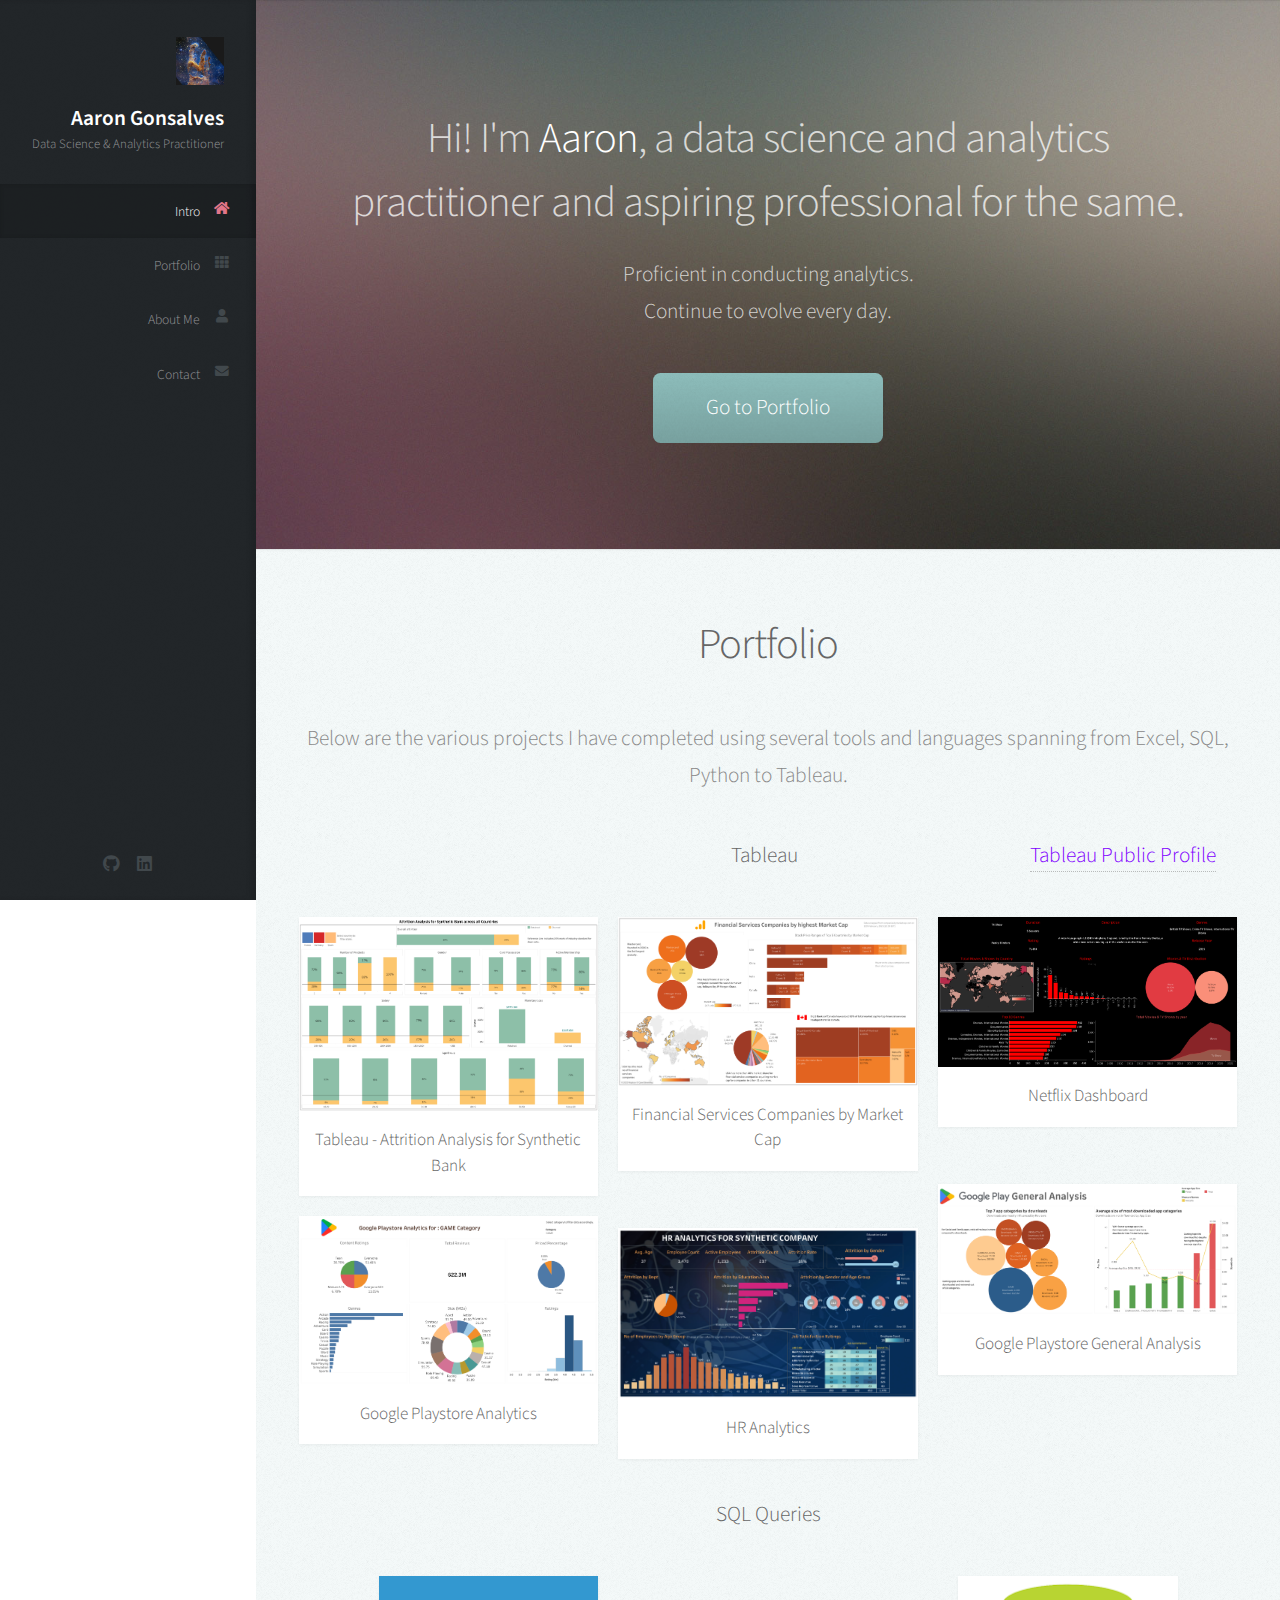
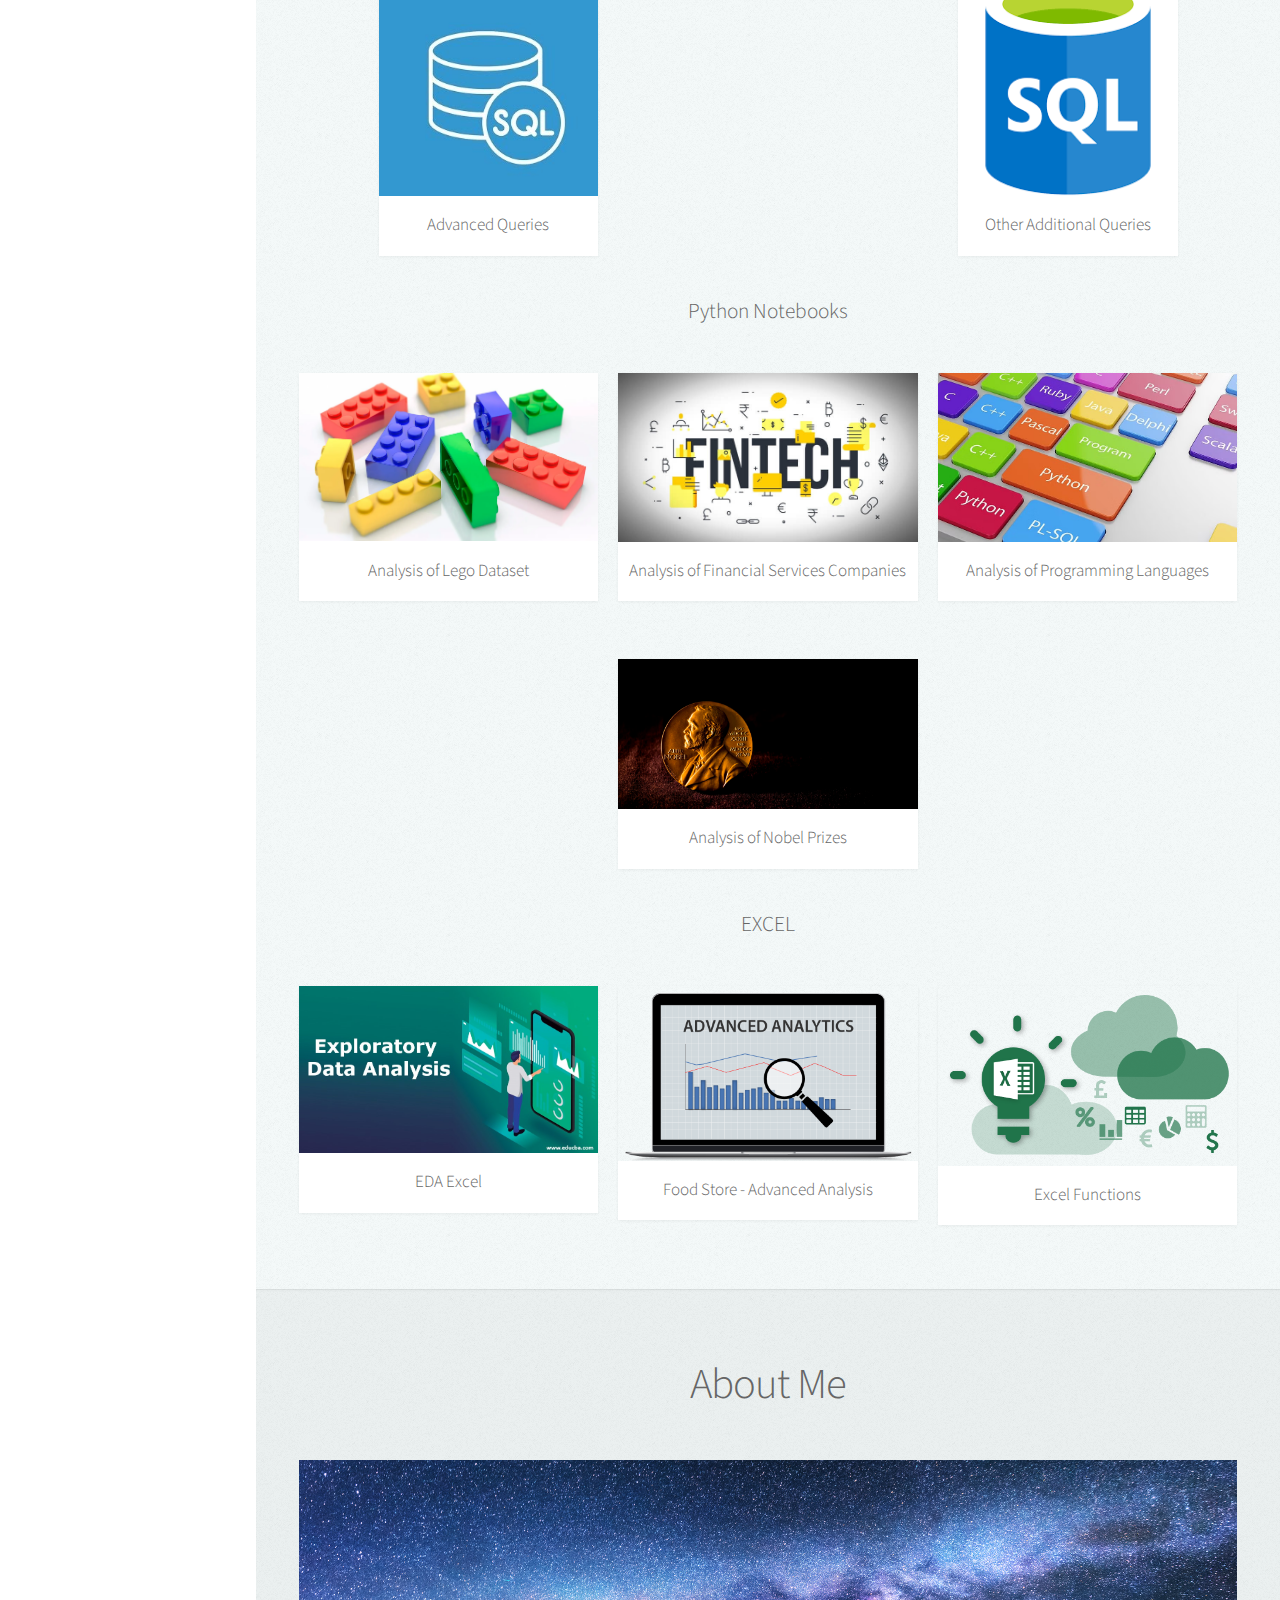
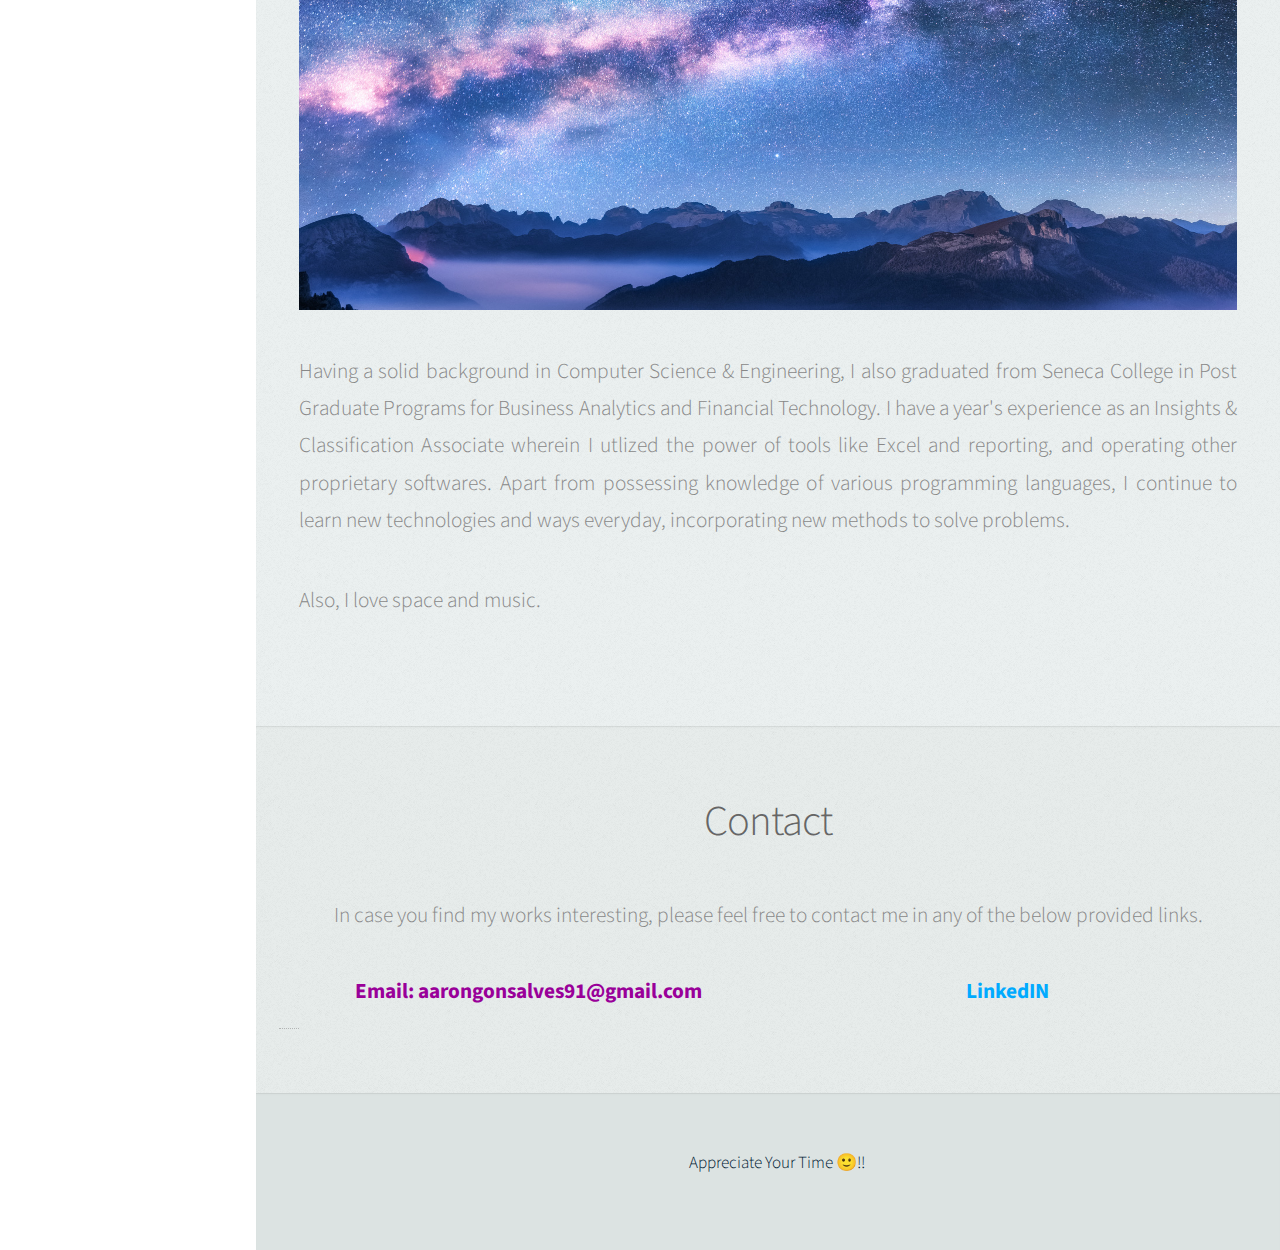
==== index.html @ 57fb03f9 "updated css classes" ====
<!DOCTYPE HTML>
<html>
	<head>
		<title>Portfolio</title>
		<meta charset="utf-8" />
		<meta name="viewport" content="width=device-width, initial-scale=1, user-scalable=no" />
		<link rel="stylesheet" href="assets/css/main.css" />
	</head>
	<body class="is-preload">

		<!-- Header -->
			<div id="header">

				<div class="top">

					<!-- Logo -->
						<div id="logo">
							<span class="image avatar48"><img src="images/profile.jpg" alt="" /></span>
							<h1 id="title">Aaron Gonsalves</h1>
							<p>Data Science & Analytics Practitioner</p>
						</div>

					<!-- Nav -->
						<nav id="nav">
							<ul>
								<li><a href="#top" id="top-link"><span class="icon solid fa-home">Intro</span></a></li>
								<li><a href="#portfolio" id="portfolio-link"><span class="icon solid fa-th">Portfolio</span></a></li>
								<li><a href="#about" id="about-link"><span class="icon solid fa-user">About Me</span></a></li>
								<li><a href="#contact" id="contact-link"><span class="icon solid fa-envelope">Contact</span></a></li>
							</ul>
						</nav>

				</div>

				<div class="bottom">

					<!-- Social Icons -->
						<ul class="icons">
							<li><a href="https://github.com/LuminousSpace150" class="icon brands fa-github"><span class="label">Github</span></a></li>
							<li><a href="https://www.linkedin.com/in/aaron-gonsalves-r136a1" class="icon brands fa-linkedin"><span class="label">LinkedIn</span></a></li>
						</ul>

				</div>

			</div>

		<!-- Main -->
			<div id="main">

				<!-- Intro   class="image fit"-->
					<section id="top"  class="one dark cover">
						<div class="container">

							<header>
								<h2 class="alt">Hi! I'm <strong>Aaron</strong>, a data science and analytics</a> <br />
								practitioner and aspiring professional for the same. </h2>
								<p> Proficient in conducting analytics.<br />
								Continue to evolve every day.</p>
							</header>

							<footer>
								<a href="#portfolio" class="button scrolly">Go to Portfolio</a>
							</footer>

						</div>
					</section>

				<!-- Portfolio -->
					<section id="portfolio" class="two">
						<div class="container">

							<header>
								<h2>Portfolio</h2>
							</header>

							<p> Below are the various projects I have completed using several tools and languages
							spanning from Excel, SQL, Python to Tableau. </p>

							<p class="para 1">
								<span><strong>Tableau</strong></span>
								<span>&nbsp;</span>
							<span class="para2"><a target="_blank" rel="noopener"
								href="https://public.tableau.com/app/profile/aaron.gonsalves8262">Tableau Public Profile</a></span>
							</p>

							<div class="row">  <!-- Tableau Row -->
								<div class="col-4 col-12-mobile">

									<article class="item">
										<a target="_blank"
										rel="noopener"
										href="https://public.tableau.com/app/profile/aaron.gonsalves8262/viz/SyntheticBankChurnAnalysis/AttritionAnalysisforSyntheticBank"
										 class="image fit"><img src="images/Attrition Analysis for Synthetic Bank.png" alt="Synthetic Bank Churn Analysis" /></a>
										<header>
											<h3>Tableau - Attrition Analysis for Synthetic Bank</h3>
										</header>
									</article>

									<article class="item">
										<a target="_blank"
										rel="noopener"
										href="https://public.tableau.com/app/profile/aaron.gonsalves8262/viz/GooglePlaystoreAnalytics/GooglePlaystoreAnalytics"
										class="image fit"><img src="images/Google Playstore Analytics.png" alt="Google Playstore Analytics" /></a>
										<header>
											<h3>Google Playstore Analytics</h3>
										</header>
									</article>
								</div>

<!-- Adding 2nd column -->
								<div class="col-4 col-12-mobile">
								<article class="item">
										<a target="_blank"
										rel="noopener"
										href="https://public.tableau.com/app/profile/aaron.gonsalves8262/viz/FinancialServicesCompaniesbyMarketCap/FinancialServicesCompaniesbyMarketCap"
										class="image fit"><img src="images/Financial Services Companies by Market Cap.png" alt="Financial Services Companies by Market Cap" /></a>
										<header>
											<h3>Financial Services Companies by Market Cap</h3>
										</header>
									</article>
									
							<br>
							<!-- Add for the second column 2nd row viz. -->
										<article class="item">
										<a href="https://public.tableau.com/app/profile/aaron.gonsalves8262/viz/HRAnalyticsforSyntheticCompany/HRDashboard" class="image fit"><img src="images/HR Dashboard.png" alt="HR dashboard" /></a>
										<header>
											<h3>HR Analytics</h3>
										</header>
									</article>

								</div>
<!--  Adding 3rd column -->
								<div class="col-4 col-12-mobile">

									<article class="item">
										<a target="_blank"
										rel="noopener"
										href="https://public.tableau.com/app/profile/aaron.gonsalves8262/viz/NetflixDashboard_16741888659160/OverallNetflix"
										class="image fit"><img src="images/Overall Netflix.png" alt="Netflix Dashboard" /></a>
										<header>
											<h3>Netflix Dashboard</h3>
										</header>
									</article>
									
									<br>
									
								<!-- 3rd column 2nd viz -->
									
									<article class="item">
										<a target="_blank"
										rel="noopener"
										href="https://public.tableau.com/app/profile/aaron.gonsalves8262/viz/GooglePlaystoreGeneralAnalysis/GeneralAnalysisforCategories"
										class="image fit"><img src="images/General Analysis for Categories.png" alt="Google Playstore General Analysis" /></a>
										<header>
											<h3>Google Playstore General Analysis</h3>
										</header>
									</article>
								</div>
								<!-- col  -->
							</div>  <!-- Tableau row -->

<br />
<!--  SQL QUERIES -->
								<p class="para 1">
									<strong>SQL Queries</strong>
								</p>

											<div class="row">
							&nbsp&nbsp&nbsp&nbsp&nbsp&nbsp&nbsp&nbsp&nbsp&nbsp&nbsp&nbsp&nbsp&nbsp&nbsp&nbsp&nbsp&nbsp&nbsp&nbsp
												<div class="col-3 col-12-mobile">
												<article class="item">
													<a target="_blank"
													rel="noopener"
													href="https://github.com/LuminousSpace150/SQL/blob/main/Advanced%20Queries.sql"
													class="image fit"><img src="images/advsql.jpg" alt="Advanced Queries" /></a>
												<header>
												<h3>Advanced Queries</h3>
												</header>
											</article>
											</div>


							<!-- adding space between two SQL boxes -->
											<div class="col-4 col-12-mobile">
											<article class="item">
											</article>
											</div>



							&nbsp&nbsp&nbsp&nbsp&nbsp
											<div class="col-3 col-12-mobile">
											<article class="item">
												<a target="_blank"
												rel="noopener"
												href="https://github.com/LuminousSpace150/SQL"
												class="image fit"><img src="images/sql.png" alt="SQL Additional" /></a>
											<header>
											<h3>Other Additional Queries</h3>
											</header>
										</article>
										</div>

											</div>
							<br />



<!-- Python -->
								<p class="para 1">
								<strong>Python Notebooks</strong>
								</p>


								<div class="row">  
						<!-- Python Row -->

									<div class="col-4 col-12-mobile">
									<article class="item">
										<a target="_blank"
										rel="noopener"
										href="https://github.com/LuminousSpace150/Python-Notebooks/blob/main/Analysis_of_Lego.ipynb"
										class="image fit"><img src="images/lego.jpg" alt="Python - Analysis of Lego Dataset" /></a>
									<header>
									<h3>Analysis of Lego Dataset</h3>
									</header>

									</article>					
									
									</div>

						<!-- 2nd python -->
									
									<div class="col-4 col-12-mobile">
									<article class="item">
										<a target="_blank"
										rel="noopener"
										href="https://github.com/LuminousSpace150/Financial-Services-Companies-Project/blob/main/FinancialServicesbyMarketCap.ipynb"
										class="image fit"><img src="images/fintech.jpg" alt="Python - Analysis of Financial Services Companies" /></a>
									<header>
									<h3>Analysis of Financial Services Companies</h3>
									</header>
										</article>
										
										<br>
										
									<!-- 2nd col 2nd row -->
										
										<article class="item">
										<a target="_blank"
										rel="noopener"
										href="https://github.com/LuminousSpace150/Python-Notebooks/blob/main/Analysis_of_Nobel_Prize.ipynb"
										class="image fit"><img src="images/nobel.jpg" alt="Python - Analysis of Nobel Prize" /></a>
									<header>
									<h3>Analysis of Nobel Prizes</h3>
									</header>
										</article>
					
								</div>
									
							
<br />
						<!-- 3rd Python -->

									<div class="col-4 col-12-mobile">
									<article class="item">
										<a target="_blank"
										rel="noopener"
										href="https://github.com/LuminousSpace150/Python-Notebooks/blob/main/Analysis_of_Programming_Languages_(start).ipynb"
										class="image fit"><img src="images/prog.jpg" alt="Analysis of Programming Languages" /></a>
									<header>
									<h3>Analysis of Programming Languages</h3>
									</header>

									</article>
									</div>
							</div> <!-- Python Row -->
<br />

<!-- EXCEL  -->
		<p class="para 1">
			<strong>EXCEL</strong>
		</p>

		<div class="row">
			<div class="col-4 col-12-mobile">
			<article class="item">
				<a target="_blank"
				rel="noopener"
				href="https://github.com/LuminousSpace150/MS-Excel/tree/main/EDA"
				class="image fit"><img src="images/eda.jpg" alt="EDA using Excel" /></a>
			<header>
			<h3>EDA Excel</h3>
			</header>
		</div>

		<div class="col-4 col-12-mobile">
		<article class="item">
			<a target="_blank"
			rel="noopener"
			href="https://github.com/LuminousSpace150/MS-Excel/tree/main/Food%20Store%20Analysis"
			class="image fit"><img src="images/advex.jpg" alt="Food Store - Advanced Analysis" /></a>
		<header>
		<h3>Food Store - Advanced Analysis</h3>
		</header>
	</div>

	<div class="col-4 col-12-mobile">
	<article class="item">
		<a target="_blank"
		rel="noopener"
		href="https://github.com/LuminousSpace150/MS-Excel/tree/main/Functions"
		class="image fit"><img src="images/exfunc.png" alt="Excel Functions" /></a>
	<header>
	<h3>Excel Functions</h3>
	</header>
</div>


</div>  <!-- Excel Row -->



		</div> <!-- Container -->



					</section>




				<!-- About Me -->
					<section id="about" class="three">
						<div class="container">

							<header>
								<h2>About Me</h2>
							</header>

							<div class="image featured"><img src="images/back.jpg" alt="Milky Way" height="450" width="200"  /></div>

							<p align="justify">
								Having a solid background in Computer Science & Engineering, I also graduated from Seneca College in Post Graduate Programs
								for Business Analytics and Financial Technology. I have a year's experience as an Insights & Classification Associate wherein I utlized the
								power of tools like Excel and reporting, and operating other proprietary softwares. Apart from possessing knowledge of various programming languages,
								I continue to learn new technologies and ways everyday, incorporating new methods to solve problems.
							</p>

						<p align="justify">
								Also, I love space and music.
						</p>


						</div>
					</section>

				<!-- Contact -->
					<section id="contact" class="four">
						<div class="container">

							<header>
								<h2>Contact</h2>
							</header>

							<p>In case you find my works interesting, please feel free to contact me in
							any of the below provided links.</p>

								<div class="row">
									<div class="col-6 col-12-mobile">
										<h4 style="color:  #990099; font-weight:bold;">Email: aarongonsalves91@gmail.com</h4>
									</div>

									<div class="col-6 col-12-mobile">
										<a target="_blank"
										rel="noopener"
										href="https://www.linkedin.com/in/aaron-gonsalves-r136a1">
										<h4 style="color:	 #00aaff; font-weight:bold;">LinkedIN</h4>
									</div>

					<!--				<div class="col-12">
										<textarea name="message" placeholder="Message"></textarea>
									</div> -->
								</div>


						</div>
					</section>

			</div>

		<!-- Footer -->
			<div id="footer">

				<!-- Copyright -->
					<ul class="copyright">
						<li><b style="color: #001a33;">Appreciate Your Time 🙂!!</b></li>
					</ul>

			</div>

		<!-- Scripts -->
			<script src="assets/js/jquery.min.js"></script>
			<script src="assets/js/jquery.scrolly.min.js"></script>
			<script src="assets/js/jquery.scrollex.min.js"></script>
			<script src="assets/js/browser.min.js"></script>
			<script src="assets/js/breakpoints.min.js"></script>
			<script src="assets/js/util.js"></script>
			<script src="assets/js/main.js"></script>

	</body>
</html>
---- assets/css/main.css ----
@import url("fontawesome-all.min.css");
@import url("https://fonts.googleapis.com/css?family=Source+Sans+Pro:300,300italic,400,600");

/*
	Prologue by HTML5 UP
	html5up.net | @ajlkn
	Free for personal and commercial use under the CCA 3.0 license (html5up.net/license)
*/

html, body, div, span, applet, object,
iframe, h1, h2, h3, h4, h5, h6, p, blockquote,
pre, a, abbr, acronym, address, big, cite,
code, del, dfn, em, img, ins, kbd, q, s, samp,
small, strike, strong, sub, sup, tt, var, b,
u, i, center, dl, dt, dd, ol, ul, li, fieldset,
form, label, legend, table, caption, tbody,
tfoot, thead, tr, th, td, article, aside,
canvas, details, embed, figure, figcaption,
footer, header, hgroup, menu, nav, output, ruby,
section, summary, time, mark, audio, video {
	margin: 0;
	padding: 0;
	border: 0;
	font-size: 100%;
	font: inherit;
	vertical-align: baseline;}

article, aside, details, figcaption, figure,
footer, header, hgroup, menu, nav, section {
	display: block;}

body {
	line-height: 1;
}

ol, ul {
	list-style: none;
}

blockquote, q {
	quotes: none;
}

	blockquote:before, blockquote:after, q:before, q:after {
		content: '';
		content: none;
	}

.para1{
	font-size: 25px;
	font-weight: bold;
	display: flex;
	justify-items: center;

	justify-content: center;
	color: #330033;
	
	padding-top: 25px;
	padding-bottom: 25px; 
	border-top: 1px solid #e0ebeb;
	border-bottom: 1px solid #e0ebeb;
}
.para2{
	color: #8000ff;
	position: absolute;
	right: 0;
	margin-right: 5%;
}

table {
	border-collapse: collapse;
	border-spacing: 0;
}

body {
	-webkit-text-size-adjust: none;
}

mark {
	background-color: transparent;
	color: inherit;
}

input::-moz-focus-inner {
	border: 0;
	padding: 0;
}

input, select, textarea {
	-moz-appearance: none;
	-webkit-appearance: none;
	-ms-appearance: none;
	appearance: none;
}

/* Basic */

	html {
		box-sizing: border-box;
	}

	*, *:before, *:after {
		box-sizing: inherit;
	}

	body {
		background: #fff;
		font-family: 'Source Sans Pro', sans-serif;
		font-size: 19pt;
		font-weight: 300;
		line-height: 1.75em;
		color: #888;
	}

		body.is-preload *, body.is-preload *:before, body.is-preload *:after {
			-moz-animation: none !important;
			-webkit-animation: none !important;
			-ms-animation: none !important;
			animation: none !important;
			-moz-transition: none !important;
			-webkit-transition: none !important;
			-ms-transition: none !important;
			transition: none !important;
		}

	input, textarea, select {
		font-family: 'Source Sans Pro', sans-serif;
		font-size: 19pt;
		font-weight: 300;
		line-height: 1.75em;
		color: #888;
	}

	h1, h2, h3, h4, h5, h6 {
		font-weight: 300;
		color: #666;
		line-height: 1.5em;
	}

	h1 a, h2 a, h3 a, h4 a, h5 a, h6 a {
		color: inherit;
		text-decoration: none;
	}

		h1 a strong, h2 a strong, h3 a strong, h4 a strong, h5 a strong, h6 a strong {
			color: #333;
		}

	h2 {
		font-size: 2em;
		letter-spacing: -1px;
	}

		h2.alt {
			color: #888;
		}

			h2.alt strong {
				color: #666;
			}

	h3 {
		font-size: 1.5em;
	}

	header {
		margin: 0 0 2em 0;
	}

		header > p {
			margin: 1em 0 0 0;
		}

	footer {
		margin: 2em 0 0 0;
	}

	strong, b {
		font-weight: 300;
		color: #666;
	}

	em, i {
		font-style: italic;
	}

	a {
		text-decoration: none;
		color: inherit;
		border-bottom: dotted 1px rgba(128, 128, 128, 0.5);
		-moz-transition: color 0.35s ease-in-out, border-bottom-color 0.35s ease-in-out;
		-webkit-transition: color 0.35s ease-in-out, border-bottom-color 0.35s ease-in-out;
		-ms-transition: color 0.35s ease-in-out, border-bottom-color 0.35s ease-in-out;
		transition: color 0.35s ease-in-out, border-bottom-color 0.35s ease-in-out;
		outline: 0;
	}

		a:hover {
			color: #E27689;
			border-bottom-color: rgba(255, 255, 255, 0);
		}

	sub {
		position: relative;
		top: 0.5em;
		font-size: 0.8em;
	}

	sup {
		position: relative;
		top: -0.5em;
		font-size: 0.8em;
	}

	hr {
		border: 0;
		border-top: solid 1px #ddd;
	}

	blockquote {
		border-left: solid 0.5em #ddd;
		padding: 1em 0 1em 2em;
		font-style: italic;
	}

	p, ul, ol, dl, table {
		margin-bottom: 2em;
	}

	br.clear {
		clear: both;
	}

/* Container */

	.container {
		margin: 0 auto;
		max-width: 100%;
		width: 1400px;
	}

		@media screen and (min-width: 961px) and (max-width: 1880px) {

			.container {
				width: 1200px;
			}

		}

		@media screen and (min-width: 961px) and (max-width: 1620px) {

			.container {
				width: 960px;
			}

		}

		@media screen and (min-width: 961px) and (max-width: 1320px) {

			.container {
				width: 100%;
			}

		}

		@media screen and (max-width: 960px) {

			.container {
				width: 100%;
			}

		}

		@media screen and (max-width: 736px) {

			.container {
				width: 100%;
			}

		}

/* Row */

	.row {
		display: flex;
		flex-wrap: wrap;
		box-sizing: border-box;
		align-items: stretch;
	}

		.row > * {
			box-sizing: border-box;
		}

		.row.gtr-uniform > * > :last-child {
			margin-bottom: 0;
		}

		.row.aln-left {
			justify-content: flex-start;
		}

		.row.aln-center {
			justify-content: center;
		}

		.row.aln-right {
			justify-content: flex-end;
		}

		.row.aln-top {
			align-items: flex-start;
		}

		.row.aln-middle {
			align-items: center;
		}

		.row.aln-bottom {
			align-items: flex-end;
		}

		.row > .imp {
			order: -1;
		}

		.row > .col-1 {
			width: 8.33333%;
		}

		.row > .off-1 {
			margin-left: 8.33333%;
		}

		.row > .col-2 {
			width: 16.66667%;
		}

		.row > .off-2 {
			margin-left: 16.66667%;
		}

		.row > .col-3 {
			width: 25%;
		}

		.row > .off-3 {
			margin-left: 25%;
		}

		.row > .col-4 {
			width: 33.33333%;
		}

		.row > .off-4 {
			margin-left: 33.33333%;
		}

		.row > .col-5 {
			width: 41.66667%;
		}

		.row > .off-5 {
			margin-left: 41.66667%;
		}

		.row > .col-6 {
			width: 50%;
		}

		.row > .off-6 {
			margin-left: 50%;
		}

		.row > .col-7 {
			width: 58.33333%;
		}

		.row > .off-7 {
			margin-left: 58.33333%;
		}

		.row > .col-8 {
			width: 66.66667%;
		}

		.row > .off-8 {
			margin-left: 66.66667%;
		}

		.row > .col-9 {
			width: 75%;
		}

		.row > .off-9 {
			margin-left: 75%;
		}

		.row > .col-10 {
			width: 83.33333%;
		}

		.row > .off-10 {
			margin-left: 83.33333%;
		}

		.row > .col-11 {
			width: 91.66667%;
		}

		.row > .off-11 {
			margin-left: 91.66667%;
		}

		.row > .col-12 {
			width: 100%;
		}

		.row > .off-12 {
			margin-left: 100%;
		}

		.row.gtr-0 {
			margin-top: 0px;
			margin-left: 0px;
		}

			.row.gtr-0 > * {
				padding: 0px 0 0 0px;
			}

			.row.gtr-0.gtr-uniform {
				margin-top: 0px;
			}

				.row.gtr-0.gtr-uniform > * {
					padding-top: 0px;
				}

		.row.gtr-25 {
			margin-top: -10px;
			margin-left: -10px;
		}

			.row.gtr-25 > * {
				padding: 10px 0 0 10px;
			}

			.row.gtr-25.gtr-uniform {
				margin-top: -10px;
			}

				.row.gtr-25.gtr-uniform > * {
					padding-top: 10px;
				}

		.row.gtr-50 {
			margin-top: -20px;
			margin-left: -20px;
		}

			.row.gtr-50 > * {
				padding: 20px 0 0 20px;
			}

			.row.gtr-50.gtr-uniform {
				margin-top: -20px;
			}

				.row.gtr-50.gtr-uniform > * {
					padding-top: 20px;
				}

		.row {
			margin-top: -40px;
			margin-left: -40px;
		}

			.row > * {
				padding: 40px 0 0 40px;
			}

			.row.gtr-uniform {
				margin-top: -40px;
			}

				.row.gtr-uniform > * {
					padding-top: 40px;
				}

		.row.gtr-150 {
			margin-top: -60px;
			margin-left: -60px;
		}

			.row.gtr-150 > * {
				padding: 60px 0 0 60px;
			}

			.row.gtr-150.gtr-uniform {
				margin-top: -60px;
			}

				.row.gtr-150.gtr-uniform > * {
					padding-top: 60px;
				}

		.row.gtr-200 {
			margin-top: -80px;
			margin-left: -80px;
		}

			.row.gtr-200 > * {
				padding: 80px 0 0 80px;
			}

			.row.gtr-200.gtr-uniform {
				margin-top: -80px;
			}

				.row.gtr-200.gtr-uniform > * {
					padding-top: 80px;
				}

		@media screen and (min-width: 961px) and (max-width: 1880px) {

			.row {
				display: flex;
				flex-wrap: wrap;
				box-sizing: border-box;
				align-items: stretch;
			}

				.row > * {
					box-sizing: border-box;
				}

				.row.gtr-uniform > * > :last-child {
					margin-bottom: 0;
				}

				.row.aln-left {
					justify-content: flex-start;
				}

				.row.aln-center {
					justify-content: center;
				}

				.row.aln-right {
					justify-content: flex-end;
				}

				.row.aln-top {
					align-items: flex-start;
				}

				.row.aln-middle {
					align-items: center;
				}

				.row.aln-bottom {
					align-items: flex-end;
				}

				.row > .imp-wide {
					order: -1;
				}

				.row > .col-1-wide {
					width: 8.33333%;
				}

				.row > .off-1-wide {
					margin-left: 8.33333%;
				}

				.row > .col-2-wide {
					width: 16.66667%;
				}

				.row > .off-2-wide {
					margin-left: 16.66667%;
				}

				.row > .col-3-wide {
					width: 25%;
				}

				.row > .off-3-wide {
					margin-left: 25%;
				}

				.row > .col-4-wide {
					width: 33.33333%;
				}

				.row > .off-4-wide {
					margin-left: 33.33333%;
				}

				.row > .col-5-wide {
					width: 41.66667%;
				}

				.row > .off-5-wide {
					margin-left: 41.66667%;
				}

				.row > .col-6-wide {
					width: 50%;
				}

				.row > .off-6-wide {
					margin-left: 50%;
				}

				.row > .col-7-wide {
					width: 58.33333%;
				}

				.row > .off-7-wide {
					margin-left: 58.33333%;
				}

				.row > .col-8-wide {
					width: 66.66667%;
				}

				.row > .off-8-wide {
					margin-left: 66.66667%;
				}

				.row > .col-9-wide {
					width: 75%;
				}

				.row > .off-9-wide {
					margin-left: 75%;
				}

				.row > .col-10-wide {
					width: 83.33333%;
				}

				.row > .off-10-wide {
					margin-left: 83.33333%;
				}

				.row > .col-11-wide {
					width: 91.66667%;
				}

				.row > .off-11-wide {
					margin-left: 91.66667%;
				}

				.row > .col-12-wide {
					width: 100%;
				}

				.row > .off-12-wide {
					margin-left: 100%;
				}

				.row.gtr-0 {
					margin-top: 0px;
					margin-left: 0px;
				}

					.row.gtr-0 > * {
						padding: 0px 0 0 0px;
					}

					.row.gtr-0.gtr-uniform {
						margin-top: 0px;
					}

						.row.gtr-0.gtr-uniform > * {
							padding-top: 0px;
						}

				.row.gtr-25 {
					margin-top: -10px;
					margin-left: -10px;
				}

					.row.gtr-25 > * {
						padding: 10px 0 0 10px;
					}

					.row.gtr-25.gtr-uniform {
						margin-top: -10px;
					}

						.row.gtr-25.gtr-uniform > * {
							padding-top: 10px;
						}

				.row.gtr-50 {
					margin-top: -20px;
					margin-left: -20px;
				}

					.row.gtr-50 > * {
						padding: 20px 0 0 20px;
					}

					.row.gtr-50.gtr-uniform {
						margin-top: -20px;
					}

						.row.gtr-50.gtr-uniform > * {
							padding-top: 20px;
						}

				.row {
					margin-top: -40px;
					margin-left: -40px;
				}

					.row > * {
						padding: 40px 0 0 40px;
					}

					.row.gtr-uniform {
						margin-top: -40px;
					}

						.row.gtr-uniform > * {
							padding-top: 40px;
						}

				.row.gtr-150 {
					margin-top: -60px;
					margin-left: -60px;
				}

					.row.gtr-150 > * {
						padding: 60px 0 0 60px;
					}

					.row.gtr-150.gtr-uniform {
						margin-top: -60px;
					}

						.row.gtr-150.gtr-uniform > * {
							padding-top: 60px;
						}

				.row.gtr-200 {
					margin-top: -80px;
					margin-left: -80px;
				}

					.row.gtr-200 > * {
						padding: 80px 0 0 80px;
					}

					.row.gtr-200.gtr-uniform {
						margin-top: -80px;
					}

						.row.gtr-200.gtr-uniform > * {
							padding-top: 80px;
						}

		}

		@media screen and (min-width: 961px) and (max-width: 1620px) {

			.row {
				display: flex;
				flex-wrap: wrap;
				box-sizing: border-box;
				align-items: stretch;
			}

				.row > * {
					box-sizing: border-box;
				}

				.row.gtr-uniform > * > :last-child {
					margin-bottom: 0;
				}

				.row.aln-left {
					justify-content: flex-start;
				}

				.row.aln-center {
					justify-content: center;
				}

				.row.aln-right {
					justify-content: flex-end;
				}

				.row.aln-top {
					align-items: flex-start;
				}

				.row.aln-middle {
					align-items: center;
				}

				.row.aln-bottom {
					align-items: flex-end;
				}

				.row > .imp-normal {
					order: -1;
				}

				.row > .col-1-normal {
					width: 8.33333%;
				}

				.row > .off-1-normal {
					margin-left: 8.33333%;
				}

				.row > .col-2-normal {
					width: 16.66667%;
				}

				.row > .off-2-normal {
					margin-left: 16.66667%;
				}

				.row > .col-3-normal {
					width: 25%;
				}

				.row > .off-3-normal {
					margin-left: 25%;
				}

				.row > .col-4-normal {
					width: 33.33333%;
				}

				.row > .off-4-normal {
					margin-left: 33.33333%;
				}

				.row > .col-5-normal {
					width: 41.66667%;
				}

				.row > .off-5-normal {
					margin-left: 41.66667%;
				}

				.row > .col-6-normal {
					width: 50%;
				}

				.row > .off-6-normal {
					margin-left: 50%;
				}

				.row > .col-7-normal {
					width: 58.33333%;
				}

				.row > .off-7-normal {
					margin-left: 58.33333%;
				}

				.row > .col-8-normal {
					width: 66.66667%;
				}

				.row > .off-8-normal {
					margin-left: 66.66667%;
				}

				.row > .col-9-normal {
					width: 75%;
				}

				.row > .off-9-normal {
					margin-left: 75%;
				}

				.row > .col-10-normal {
					width: 83.33333%;
				}

				.row > .off-10-normal {
					margin-left: 83.33333%;
				}

				.row > .col-11-normal {
					width: 91.66667%;
				}

				.row > .off-11-normal {
					margin-left: 91.66667%;
				}

				.row > .col-12-normal {
					width: 100%;
				}

				.row > .off-12-normal {
					margin-left: 100%;
				}

				.row.gtr-0 {
					margin-top: 0px;
					margin-left: 0px;
				}

					.row.gtr-0 > * {
						padding: 0px 0 0 0px;
					}

					.row.gtr-0.gtr-uniform {
						margin-top: 0px;
					}

						.row.gtr-0.gtr-uniform > * {
							padding-top: 0px;
						}

				.row.gtr-25 {
					margin-top: -10px;
					margin-left: -10px;
				}

					.row.gtr-25 > * {
						padding: 10px 0 0 10px;
					}

					.row.gtr-25.gtr-uniform {
						margin-top: -10px;
					}

						.row.gtr-25.gtr-uniform > * {
							padding-top: 10px;
						}

				.row.gtr-50 {
					margin-top: -20px;
					margin-left: -20px;
				}

					.row.gtr-50 > * {
						padding: 20px 0 0 20px;
					}

					.row.gtr-50.gtr-uniform {
						margin-top: -20px;
					}

						.row.gtr-50.gtr-uniform > * {
							padding-top: 20px;
						}

				.row {
					margin-top: -40px;
					margin-left: -40px;
				}

					.row > * {
						padding: 40px 0 0 40px;
					}

					.row.gtr-uniform {
						margin-top: -40px;
					}

						.row.gtr-uniform > * {
							padding-top: 40px;
						}

				.row.gtr-150 {
					margin-top: -60px;
					margin-left: -60px;
				}

					.row.gtr-150 > * {
						padding: 60px 0 0 60px;
					}

					.row.gtr-150.gtr-uniform {
						margin-top: -60px;
					}

						.row.gtr-150.gtr-uniform > * {
							padding-top: 60px;
						}

				.row.gtr-200 {
					margin-top: -80px;
					margin-left: -80px;
				}

					.row.gtr-200 > * {
						padding: 80px 0 0 80px;
					}

					.row.gtr-200.gtr-uniform {
						margin-top: -80px;
					}

						.row.gtr-200.gtr-uniform > * {
							padding-top: 80px;
						}

		}

		@media screen and (min-width: 961px) and (max-width: 1320px) {

			.row {
				display: flex;
				flex-wrap: wrap;
				box-sizing: border-box;
				align-items: stretch;
			}

				.row > * {
					box-sizing: border-box;
				}

				.row.gtr-uniform > * > :last-child {
					margin-bottom: 0;
				}

				.row.aln-left {
					justify-content: flex-start;
				}

				.row.aln-center {
					justify-content: center;
				}

				.row.aln-right {
					justify-content: flex-end;
				}

				.row.aln-top {
					align-items: flex-start;
				}

				.row.aln-middle {
					align-items: center;
				}

				.row.aln-bottom {
					align-items: flex-end;
				}

				.row > .imp-narrow {
					order: -1;
				}

				.row > .col-1-narrow {
					width: 8.33333%;
				}

				.row > .off-1-narrow {
					margin-left: 8.33333%;
				}

				.row > .col-2-narrow {
					width: 16.66667%;
				}

				.row > .off-2-narrow {
					margin-left: 16.66667%;
				}

				.row > .col-3-narrow {
					width: 25%;
				}

				.row > .off-3-narrow {
					margin-left: 25%;
				}

				.row > .col-4-narrow {
					width: 33.33333%;
				}

				.row > .off-4-narrow {
					margin-left: 33.33333%;
				}

				.row > .col-5-narrow {
					width: 41.66667%;
				}

				.row > .off-5-narrow {
					margin-left: 41.66667%;
				}

				.row > .col-6-narrow {
					width: 50%;
				}

				.row > .off-6-narrow {
					margin-left: 50%;
				}

				.row > .col-7-narrow {
					width: 58.33333%;
				}

				.row > .off-7-narrow {
					margin-left: 58.33333%;
				}

				.row > .col-8-narrow {
					width: 66.66667%;
				}

				.row > .off-8-narrow {
					margin-left: 66.66667%;
				}

				.row > .col-9-narrow {
					width: 75%;
				}

				.row > .off-9-narrow {
					margin-left: 75%;
				}

				.row > .col-10-narrow {
					width: 83.33333%;
				}

				.row > .off-10-narrow {
					margin-left: 83.33333%;
				}

				.row > .col-11-narrow {
					width: 91.66667%;
				}

				.row > .off-11-narrow {
					margin-left: 91.66667%;
				}

				.row > .col-12-narrow {
					width: 100%;
				}

				.row > .off-12-narrow {
					margin-left: 100%;
				}

				.row.gtr-0 {
					margin-top: 0px;
					margin-left: 0px;
				}

					.row.gtr-0 > * {
						padding: 0px 0 0 0px;
					}

					.row.gtr-0.gtr-uniform {
						margin-top: 0px;
					}

						.row.gtr-0.gtr-uniform > * {
							padding-top: 0px;
						}

				.row.gtr-25 {
					margin-top: -5px;
					margin-left: -5px;
				}

					.row.gtr-25 > * {
						padding: 5px 0 0 5px;
					}

					.row.gtr-25.gtr-uniform {
						margin-top: -5px;
					}

						.row.gtr-25.gtr-uniform > * {
							padding-top: 5px;
						}

				.row.gtr-50 {
					margin-top: -10px;
					margin-left: -10px;
				}

					.row.gtr-50 > * {
						padding: 10px 0 0 10px;
					}

					.row.gtr-50.gtr-uniform {
						margin-top: -10px;
					}

						.row.gtr-50.gtr-uniform > * {
							padding-top: 10px;
						}

				.row {
					margin-top: -20px;
					margin-left: -20px;
				}

					.row > * {
						padding: 20px 0 0 20px;
					}

					.row.gtr-uniform {
						margin-top: -20px;
					}

						.row.gtr-uniform > * {
							padding-top: 20px;
						}

				.row.gtr-150 {
					margin-top: -30px;
					margin-left: -30px;
				}

					.row.gtr-150 > * {
						padding: 30px 0 0 30px;
					}

					.row.gtr-150.gtr-uniform {
						margin-top: -30px;
					}

						.row.gtr-150.gtr-uniform > * {
							padding-top: 30px;
						}

				.row.gtr-200 {
					margin-top: -40px;
					margin-left: -40px;
				}

					.row.gtr-200 > * {
						padding: 40px 0 0 40px;
					}

					.row.gtr-200.gtr-uniform {
						margin-top: -40px;
					}

						.row.gtr-200.gtr-uniform > * {
							padding-top: 40px;
						}

		}

		@media screen and (max-width: 960px) {

			.row {
				display: flex;
				flex-wrap: wrap;
				box-sizing: border-box;
				align-items: stretch;
			}

				.row > * {
					box-sizing: border-box;
				}

				.row.gtr-uniform > * > :last-child {
					margin-bottom: 0;
				}

				.row.aln-left {
					justify-content: flex-start;
				}

				.row.aln-center {
					justify-content: center;
				}

				.row.aln-right {
					justify-content: flex-end;
				}

				.row.aln-top {
					align-items: flex-start;
				}

				.row.aln-middle {
					align-items: center;
				}

				.row.aln-bottom {
					align-items: flex-end;
				}

				.row > .imp-narrower {
					order: -1;
				}

				.row > .col-1-narrower {
					width: 8.33333%;
				}

				.row > .off-1-narrower {
					margin-left: 8.33333%;
				}

				.row > .col-2-narrower {
					width: 16.66667%;
				}

				.row > .off-2-narrower {
					margin-left: 16.66667%;
				}

				.row > .col-3-narrower {
					width: 25%;
				}

				.row > .off-3-narrower {
					margin-left: 25%;
				}

				.row > .col-4-narrower {
					width: 33.33333%;
				}

				.row > .off-4-narrower {
					margin-left: 33.33333%;
				}

				.row > .col-5-narrower {
					width: 41.66667%;
				}

				.row > .off-5-narrower {
					margin-left: 41.66667%;
				}

				.row > .col-6-narrower {
					width: 50%;
				}

				.row > .off-6-narrower {
					margin-left: 50%;
				}

				.row > .col-7-narrower {
					width: 58.33333%;
				}

				.row > .off-7-narrower {
					margin-left: 58.33333%;
				}

				.row > .col-8-narrower {
					width: 66.66667%;
				}

				.row > .off-8-narrower {
					margin-left: 66.66667%;
				}

				.row > .col-9-narrower {
					width: 75%;
				}

				.row > .off-9-narrower {
					margin-left: 75%;
				}

				.row > .col-10-narrower {
					width: 83.33333%;
				}

				.row > .off-10-narrower {
					margin-left: 83.33333%;
				}

				.row > .col-11-narrower {
					width: 91.66667%;
				}

				.row > .off-11-narrower {
					margin-left: 91.66667%;
				}

				.row > .col-12-narrower {
					width: 100%;
				}

				.row > .off-12-narrower {
					margin-left: 100%;
				}

				.row.gtr-0 {
					margin-top: 0px;
					margin-left: 0px;
				}

					.row.gtr-0 > * {
						padding: 0px 0 0 0px;
					}

					.row.gtr-0.gtr-uniform {
						margin-top: 0px;
					}

						.row.gtr-0.gtr-uniform > * {
							padding-top: 0px;
						}

				.row.gtr-25 {
					margin-top: -5px;
					margin-left: -5px;
				}

					.row.gtr-25 > * {
						padding: 5px 0 0 5px;
					}

					.row.gtr-25.gtr-uniform {
						margin-top: -5px;
					}

						.row.gtr-25.gtr-uniform > * {
							padding-top: 5px;
						}

				.row.gtr-50 {
					margin-top: -10px;
					margin-left: -10px;
				}

					.row.gtr-50 > * {
						padding: 10px 0 0 10px;
					}

					.row.gtr-50.gtr-uniform {
						margin-top: -10px;
					}

						.row.gtr-50.gtr-uniform > * {
							padding-top: 10px;
						}

				.row {
					margin-top: -20px;
					margin-left: -20px;
				}

					.row > * {
						padding: 20px 0 0 20px;
					}

					.row.gtr-uniform {
						margin-top: -20px;
					}

						.row.gtr-uniform > * {
							padding-top: 20px;
						}

				.row.gtr-150 {
					margin-top: -30px;
					margin-left: -30px;
				}

					.row.gtr-150 > * {
						padding: 30px 0 0 30px;
					}

					.row.gtr-150.gtr-uniform {
						margin-top: -30px;
					}

						.row.gtr-150.gtr-uniform > * {
							padding-top: 30px;
						}

				.row.gtr-200 {
					margin-top: -40px;
					margin-left: -40px;
				}

					.row.gtr-200 > * {
						padding: 40px 0 0 40px;
					}

					.row.gtr-200.gtr-uniform {
						margin-top: -40px;
					}

						.row.gtr-200.gtr-uniform > * {
							padding-top: 40px;
						}

		}

		@media screen and (max-width: 736px) {

			.row {
				display: flex;
				flex-wrap: wrap;
				box-sizing: border-box;
				align-items: stretch;
			}

				.row > * {
					box-sizing: border-box;
				}

				.row.gtr-uniform > * > :last-child {
					margin-bottom: 0;
				}

				.row.aln-left {
					justify-content: flex-start;
				}

				.row.aln-center {
					justify-content: center;
				}

				.row.aln-right {
					justify-content: flex-end;
				}

				.row.aln-top {
					align-items: flex-start;
				}

				.row.aln-middle {
					align-items: center;
				}

				.row.aln-bottom {
					align-items: flex-end;
				}

				.row > .imp-mobile {
					order: -1;
				}

				.row > .col-1-mobile {
					width: 8.33333%;
				}

				.row > .off-1-mobile {
					margin-left: 8.33333%;
				}

				.row > .col-2-mobile {
					width: 16.66667%;
				}

				.row > .off-2-mobile {
					margin-left: 16.66667%;
				}

				.row > .col-3-mobile {
					width: 25%;
				}

				.row > .off-3-mobile {
					margin-left: 25%;
				}

				.row > .col-4-mobile {
					width: 33.33333%;
				}

				.row > .off-4-mobile {
					margin-left: 33.33333%;
				}

				.row > .col-5-mobile {
					width: 41.66667%;
				}

				.row > .off-5-mobile {
					margin-left: 41.66667%;
				}

				.row > .col-6-mobile {
					width: 50%;
				}

				.row > .off-6-mobile {
					margin-left: 50%;
				}

				.row > .col-7-mobile {
					width: 58.33333%;
				}

				.row > .off-7-mobile {
					margin-left: 58.33333%;
				}

				.row > .col-8-mobile {
					width: 66.66667%;
				}

				.row > .off-8-mobile {
					margin-left: 66.66667%;
				}

				.row > .col-9-mobile {
					width: 75%;
				}

				.row > .off-9-mobile {
					margin-left: 75%;
				}

				.row > .col-10-mobile {
					width: 83.33333%;
				}

				.row > .off-10-mobile {
					margin-left: 83.33333%;
				}

				.row > .col-11-mobile {
					width: 91.66667%;
				}

				.row > .off-11-mobile {
					margin-left: 91.66667%;
				}

				.row > .col-12-mobile {
					width: 100%;
				}

				.row > .off-12-mobile {
					margin-left: 100%;
				}

				.row.gtr-0 {
					margin-top: 0px;
					margin-left: 0px;
				}

					.row.gtr-0 > * {
						padding: 0px 0 0 0px;
					}

					.row.gtr-0.gtr-uniform {
						margin-top: 0px;
					}

						.row.gtr-0.gtr-uniform > * {
							padding-top: 0px;
						}

				.row.gtr-25 {
					margin-top: -5px;
					margin-left: -5px;
				}

					.row.gtr-25 > * {
						padding: 5px 0 0 5px;
					}

					.row.gtr-25.gtr-uniform {
						margin-top: -5px;
					}

						.row.gtr-25.gtr-uniform > * {
							padding-top: 5px;
						}

				.row.gtr-50 {
					margin-top: -10px;
					margin-left: -10px;
				}

					.row.gtr-50 > * {
						padding: 10px 0 0 10px;
					}

					.row.gtr-50.gtr-uniform {
						margin-top: -10px;
					}

						.row.gtr-50.gtr-uniform > * {
							padding-top: 10px;
						}

				.row {
					margin-top: -20px;
					margin-left: -20px;
				}

					.row > * {
						padding: 20px 0 0 20px;
					}

					.row.gtr-uniform {
						margin-top: -20px;
					}

						.row.gtr-uniform > * {
							padding-top: 20px;
						}

				.row.gtr-150 {
					margin-top: -30px;
					margin-left: -30px;
				}

					.row.gtr-150 > * {
						padding: 30px 0 0 30px;
					}

					.row.gtr-150.gtr-uniform {
						margin-top: -30px;
					}

						.row.gtr-150.gtr-uniform > * {
							padding-top: 30px;
						}

				.row.gtr-200 {
					margin-top: -40px;
					margin-left: -40px;
				}

					.row.gtr-200 > * {
						padding: 40px 0 0 40px;
					}

					.row.gtr-200.gtr-uniform {
						margin-top: -40px;
					}

						.row.gtr-200.gtr-uniform > * {
							padding-top: 40px;
						}

		}

/* Sections/Article */

	section, article {
		margin-bottom: 3em;
	}

		section > :last-child,
		section > .container, section:last-child, article > :last-child,
		article > .container, article:last-child {
			margin-bottom: 0;
		}

		.row > section, .row > article {
			margin-bottom: 0;
		}

/* Image */

	.image {
		display: inline-block;
		border: 0;
	}

		.image img {
			display: block;
			width: 100%;
		}

		.image.avatar48 {
			width: 48px;
			height: 48px;
			background: #f00;
		}

			.image.avatar48 img {
				width: 48px;
				height: 48px;
			}

		.image.fit {
			display: block;
			width: 100%;
		}

		.image.featured {
			display: block;
			width: 100%;
			margin: 0 0 2em 0;
		}

		.image.left {
			float: left;
			margin: 0 2em 2em 0;
		}

		.image.centered {
			display: block;
			margin: 0 0 2em 0;
		}

			.image.centered img {
				margin: 0 auto;
				width: auto;
			}

/* List */

	ul {
		list-style: disc;
		padding-left: 1em;
	}

		ul li {
			padding-left: 0.5em;
		}

	ol {
		list-style: decimal;
		padding-left: 1.25em;
	}

		ol li {
			padding-left: 0.25em;
		}

/* Icons */

	ul.icons {
		cursor: default;
		list-style: none;
		padding-left: 0;
	}

		ul.icons li {
			display: inline-block;
			padding-left: 0;
		}

		ul.icons a {
			display: inline-block;
			width: 2em;
			height: 2em;
			line-height: 2em;
			text-align: center;
			border: 0;
		}

/* Form */

	form label {
		display: block;
		text-align: left;
		margin-bottom: 0.5em;
	}

	form input[type="text"],
	form input[type="email"],
	form input[type="password"],
	form select,
	form textarea {
		position: relative;
		-webkit-appearance: none;
		display: block;
		border: 0;
		outline: 0;
		background: #fff;
		background: rgba(255, 255, 255, 0.75);
		width: 100%;
		border-radius: 0.35em;
		padding: 0.75em 1em 0.75em 1em;
		box-shadow: inset 0 0.1em 0.1em 0 rgba(0, 0, 0, 0.05);
		border: solid 1px rgba(0, 0, 0, 0.15);
		-moz-transition: all 0.35s ease-in-out;
		-webkit-transition: all 0.35s ease-in-out;
		-ms-transition: all 0.35s ease-in-out;
		transition: all 0.35s ease-in-out;
	}

		form input[type="text"]:focus,
		form input[type="email"]:focus,
		form input[type="password"]:focus,
		form select:focus,
		form textarea:focus {
			box-shadow: 0 0 2px 1px #8ebebc;
			background: #fff;
		}

	form input[type="text"],
	form input[type="email"],
	form input[type="password"],
	form select {
		line-height: 1.25em;
	}

	form textarea {
		min-height: 14em;
	}

	form ::-webkit-input-placeholder {
		color: #555 !important;
	}

	form :-moz-placeholder {
		color: #555 !important;
	}

	form ::-moz-placeholder {
		color: #555 !important;
	}

	form :-ms-input-placeholder {
		color: #555 !important;
	}

	form ::-moz-focus-inner {
		border: 0;
	}

/* Table */

	table {
		width: 100%;
		text-align: left;
	}

		table tbody tr:nth-child(2n+2) {
			background: #f4f4f4;
		}

		table td {
			padding: 0.5em 1em 0.5em 1em;
		}

		table th {
			text-align: left;
			padding: 0.5em 1em 0.5em 1em;
			color: #fff;
			background: #222729 url("images/overlay.png");
		}

		table thead {
			background: #444;
			color: #fff;
		}

		table tfoot {
			background: #eee;
		}

/* Button */

	input[type="button"],
	input[type="submit"],
	input[type="reset"],
	button,
	.button {
		position: relative;
		display: inline-block;
		border-radius: 0.35em;
		color: #fff !important;
		text-decoration: none;
		padding: 0.75em 2.5em 0.75em 2.5em;
		background-color: #8ebebc;
		border: 0;
		cursor: pointer;
		background-image: -moz-linear-gradient(top, rgba(0, 0, 0, 0), rgba(0, 0, 0, 0.15)), url("images/overlay.png");
		background-image: -webkit-linear-gradient(top, rgba(0, 0, 0, 0), rgba(0, 0, 0, 0.15)), url("images/overlay.png");
		background-image: -ms-linear-gradient(top, rgba(0, 0, 0, 0), rgba(0, 0, 0, 0.15)), url("images/overlay.png");
		background-image: linear-gradient(top, rgba(0, 0, 0, 0), rgba(0, 0, 0, 0.15)), url("images/overlay.png");
		-moz-transition: background-color 0.35s ease-in-out;
		-webkit-transition: background-color 0.35s ease-in-out;
		-ms-transition: background-color 0.35s ease-in-out;
		transition: background-color 0.35s ease-in-out;
	}

		input[type="button"]:hover,
		input[type="submit"]:hover,
		input[type="reset"]:hover,
		button:hover,
		.button:hover {
			background-color: #9ececc;
		}

		input[type="button"]:active,
		input[type="submit"]:active,
		input[type="reset"]:active,
		button:active,
		.button:active {
			background-color: #7eaeac;
		}

/* Item */

	.item {
		box-shadow: 0 0.05em 0.15em 0 rgba(0, 0, 0, 0.05);
		margin-bottom: 40px;
	}

		.item header {
			background: #fff;
			margin: 0;
			padding: 1em 0 1em 0;
			font-size: 0.8em;
		}

			.item header h3 {
				font-size: 1em;
			}

/* Icons */

	.icon {
		text-decoration: none;
		text-decoration: none;
	}

		.icon:before {
			-moz-osx-font-smoothing: grayscale;
			-webkit-font-smoothing: antialiased;
			display: inline-block;
			font-style: normal;
			font-variant: normal;
			text-rendering: auto;
			line-height: 1;
			text-transform: none !important;
			font-family: 'Font Awesome 5 Free';
			font-weight: 400;
		}

		.icon:before {
			line-height: inherit;
		}

		.icon > .label {
			display: none;
		}

		.icon.solid:before {
			font-weight: 900;
		}

		.icon.brands:before {
			font-family: 'Font Awesome 5 Brands';
		}

/* Header */

	#header {
		display: -moz-flex;
		display: -webkit-flex;
		display: -ms-flex;
		display: flex;
		-moz-flex-direction: column;
		-webkit-flex-direction: column;
		-ms-flex-direction: column;
		flex-direction: column;
		-moz-justify-content: space-between;
		-webkit-justify-content: space-between;
		-ms-justify-content: space-between;
		justify-content: space-between;
		background: #222629 url("images/overlay.png");
		box-shadow: inset -0.25em 0 0.25em 0 rgba(0, 0, 0, 0.1);
		color: #fff;
		height: 100%;
		left: 0;
		overflow-y: auto;
		position: fixed;
		text-align: right;
		top: 0;
		width: 375px;
	}

		#header .top {
			-moz-flex-grow: 1;
			-webkit-flex-grow: 1;
			-ms-flex-grow: 1;
			flex-grow: 1;
		}

		#header .bottom {
			-moz-flex-shrink: 0;
			-webkit-flex-shrink: 0;
			-ms-flex-shrink: 0;
			flex-shrink: 0;
			padding: 1.5em 0 0.75em 0;
		}

			#header .bottom > :last-child {
				margin-bottom: 0;
			}

		#header .icons {
			font-size: 0.8em;
			text-align: center;
		}

			#header .icons a {
				color: #41484c;
				-moz-transition: color 0.35s ease-in-out;
				-webkit-transition: color 0.35s ease-in-out;
				-ms-transition: color 0.35s ease-in-out;
				transition: color 0.35s ease-in-out;
			}

				#header .icons a:hover {
					color: #fff;
				}

	#logo {
		position: relative;
		margin: 1.75em 1.5em 1.5em 1.5em;
		min-height: 48px;
		cursor: default;
	}

		#logo h1 {
			position: relative;
			color: #fff;
			font-weight: 600;
			font-size: 1em;
			line-height: 1em;
		}

		#logo p {
			position: relative;
			display: block;
			font-size: 0.6em;
			color: rgba(255, 255, 255, 0.5);
			line-height: 1.25em;
			margin: 0.5em 0 0 0;
		}

		#logo .image {
			position: absolute;
			left: 0;
			top: 0;
		}

	#nav ul {
		list-style: none;
		padding-left: 0;
		margin-bottom: 0;
	}

		#nav ul li {
			padding-left: 0;
		}

			#nav ul li a {
				display: block;
				padding: 0.5em 1.5em 0.5em 1.5em;
				color: rgba(255, 255, 255, 0.5);
				text-decoration: none;
				outline: 0;
				border: 0;
				-moz-transition: none;
				-webkit-transition: none;
				-ms-transition: none;
				transition: none;
			}

				#nav ul li a span {
					position: relative;
					display: block;
					font-size: 0.8em;
				}

					#nav ul li a span:before {
						position: absolute;
						left: 0;
						color: #41484c;
						text-align: center;
						width: 1.25em;
						line-height: 1.75em;
					}

				#nav ul li a.active {
					background: rgba(0, 0, 0, 0.15);
					box-shadow: inset 0 0 0.25em 0 rgba(0, 0, 0, 0.125);
					color: #fff;
				}

					#nav ul li a.active span:before {
						color: #e27689;
					}

/* Footer */

	#footer {
		margin-left: 375px;
		text-align: center;
		background-color: #dce3e2;
		padding: 3em 0 4em 0;
		box-shadow: inset 0 1px 0 0 rgba(0, 0, 0, 0.05), inset 0 0.1em 0.1em 0 rgba(0, 0, 0, 0.025);
		font-size: 0.8em;
	}

		#footer .copyright {
			cursor: default;
			margin: 0;
		}

			#footer .copyright li {
				display: inline-block;
				line-height: 1em;
				border-left: solid 1px rgba(128, 128, 128, 0.35);
				padding: 0 0 0 0.5em;
				margin: 0 0 0 0.5em;
			}

				#footer .copyright li:first-child {
					border-left: 0;
					padding-left: 0;
					margin-left: 0;
				}

/* Main */

	#main {
		margin-left: 375px;
	}

		#main > section {
			margin: 0;
			overflow: hidden;
			padding: 4em 0;
			box-shadow: inset 0 1px 0 0 rgba(0, 0, 0, 0.05), inset 0 0.1em 0.1em 0 rgba(0, 0, 0, 0.025);
			text-align: center;
			background-image: url("images/overlay.png");
		}

			#main > section.dark {
				color: #ddd;
				color: rgba(255, 255, 255, 0.75);
			}

				#main > section.dark h2, #main > section.dark h3, #main > section.dark h4, #main > section.dark h5, #main > section.dark h6 {
					color: inherit;
				}

				#main > section.dark strong {
					color: #fff;
					border-color: inherit;
				}

				#main > section.dark a {
					color: #fff;
					border-color: inherit;
				}

					#main > section.dark a:hover {
						border-bottom-color: rgba(255, 255, 255, 0);
					}

			#main > section.cover {
				padding: 10em 0;
				background-size: cover;
				background-position: center center;
			}

			#main > section.one {
				background-color: #81918E;
				background-image: url("../../images/banner.jpg");
			}

			#main > section.two {
				background-color: #f5fafa;
			}

			#main > section.three {
				background-color: #ecf1f1;
			}

			#main > section.four {
				background-color: #e8edec;
			}

/* Wide */

	@media screen and (min-width: 961px) and (max-width: 1880px) {

		/* Basic */

			body, input, textarea, select {
				font-size: 17pt;
			}

		/* Header */

			#header {
				width: 300px;
			}

		/* Footer */

			#footer {
				margin-left: 300px;
			}

		/* Main */

			#main {
				margin-left: 300px;
			}

	}

/* Normal */

	@media screen and (min-width: 961px) and (max-width: 1620px) {

		/* Main */

			#main > section {
				padding: 3em 0;
			}

			#main section.cover {
				padding: 5em 0;
			}

	}

/* Narrow */

	@media screen and (min-width: 961px) and (max-width: 1320px) {

		/* Basic */

			body, input, textarea, select {
				font-size: 16pt;
			}

			.container {
				padding: 0 2em 0 2em;
			}

		/* Icons */

			ul.icons li a {
				width: 1.75em;
			}

		/* Item */

			.item {
				margin-bottom: 20px;
			}

		/* Header */

			#header {
				width: 20%;
			}

			#logo .image {
				position: relative;
				margin: 0 0 0.5em 0;
			}

			#nav ul li a {
				font-size: 0.8em;
				padding-top: 0.5em;
				padding-bottom: 0.5em;
			}

				#nav ul li a span {
					padding-right: 2.25em;
				}

					#nav ul li a span:before {
						left: 100%;
						margin-left: -1.25em;
						line-height: 2.25em;
					}

		/* Footer */

			#footer {
				margin-left: 20%;
			}

		/* Main */

			#main {
				margin-left: 20%;
			}

	}

/* Narrower */

	#headerToggle {
		display: none;
	}

	@media screen and (max-width: 960px) {

		/* Basic */

			html, body {
				overflow-x: hidden;
			}

			body, input, textarea, select {
				font-size: 16pt;
			}

			header br {
				display: none;
			}

			.container {
				padding: 0 2em 0 2em;
			}

		/* Item */

			.item {
				margin-bottom: 15px;
			}

		/* Icons */

			ul.icons a {
				width: 1.75em;
				font-size: 1.25em;
			}

		/* Header */

			#header {
				-moz-backface-visibility: hidden;
				-webkit-backface-visibility: hidden;
				-ms-backface-visibility: hidden;
				backface-visibility: hidden;
				-moz-transform: translateX(-275px);
				-webkit-transform: translateX(-275px);
				-ms-transform: translateX(-275px);
				transform: translateX(-275px);
				-moz-transition: -moz-transform 0.5s ease;
				-webkit-transition: -webkit-transform 0.5s ease;
				-ms-transition: -ms-transform 0.5s ease;
				transition: transform 0.5s ease;
				-webkit-overflow-scrolling: touch;
				display: block;
				height: 100%;
				left: 0;
				overflow-y: auto;
				position: fixed;
				top: 0;
				width: 275px;
				z-index: 10002;
				width: 275px;
				background: #222729 url("images/overlay.png");
				box-shadow: inset -0.25em 0 0.25em 0 rgba(0, 0, 0, 0.125);
			}

				#header .top {
					position: relative;
				}

				#header .bottom {
					border-top: solid 1px rgba(255, 255, 255, 0.05);
					box-shadow: 0 -1px 0 0 rgba(0, 0, 0, 0.15);
					padding-top: 2em;
					margin-top: 2em;
					position: relative;
				}

			#logo {
				margin: 1.5em 1.25em 1.25em 1.25em;
			}

			#nav ul li a {
				padding: 0.5em 1.25em 0.5em 1.25em;
			}

			#headerToggle {
				-moz-backface-visibility: hidden;
				-webkit-backface-visibility: hidden;
				-ms-backface-visibility: hidden;
				backface-visibility: hidden;
				-moz-transition: -moz-transform 0.5s ease;
				-webkit-transition: -webkit-transform 0.5s ease;
				-ms-transition: -ms-transform 0.5s ease;
				transition: transform 0.5s ease;
				display: block;
				height: 2.25em;
				left: 0;
				position: fixed;
				top: 0;
				width: 3.25em;
				z-index: 10001;
			}

				#headerToggle .toggle {
					text-decoration: none;
					position: absolute;
					left: 0;
					top: 0;
					width: 100%;
					height: 100%;
					outline: 0;
					border: 0;
				}

					#headerToggle .toggle:before {
						-moz-osx-font-smoothing: grayscale;
						-webkit-font-smoothing: antialiased;
						display: inline-block;
						font-style: normal;
						font-variant: normal;
						text-rendering: auto;
						line-height: 1;
						text-transform: none !important;
						font-family: 'Font Awesome 5 Free';
						font-weight: 900;
					}

					#headerToggle .toggle:before {
						text-decoration: none;
						content: '\f0c9';
						color: #fff;
						font-size: 18px;
						background: rgba(128, 136, 144, 0.5);
						border-radius: 0.35em;
						text-align: center;
						position: absolute;
						left: 0.5em;
						top: 0.5em;
						display: block;
						width: 3.25em;
						height: 2.25em;
						line-height: 2.25em;
					}

			body.header-visible #main {
				-moz-transform: translateX(275px);
				-webkit-transform: translateX(275px);
				-ms-transform: translateX(275px);
				transform: translateX(275px);
			}

			body.header-visible #headerToggle {
				-moz-transform: translateX(275px);
				-webkit-transform: translateX(275px);
				-ms-transform: translateX(275px);
				transform: translateX(275px);
			}

			body.header-visible #header {
				-moz-transform: translateX(0);
				-webkit-transform: translateX(0);
				-ms-transform: translateX(0);
				transform: translateX(0);
			}

		/* Footer */

			#footer {
				margin-left: 0;
			}

		/* Main */

			#main {
				-moz-backface-visibility: hidden;
				-webkit-backface-visibility: hidden;
				-ms-backface-visibility: hidden;
				backface-visibility: hidden;
				-moz-transition: -moz-transform 0.5s ease;
				-webkit-transition: -webkit-transform 0.5s ease;
				-ms-transition: -ms-transform 0.5s ease;
				transition: transform 0.5s ease;
				padding-bottom: 1px;
				margin-left: 0;
			}

				#main > section {
					padding: 3em 0;
				}

				#main section.cover {
					padding: 4em 0;
				}

	}

/* Mobile */

	@media screen and (max-width: 736px) {

		/* Basic */

			body, input, textarea, select {
				font-size: 14pt;
			}

			h2 {
				font-size: 1.5em;
				letter-spacing: 0;
				font-weight: 300;
			}

			.container {
				padding: 0 15px 0 15px;
			}

		/* List */

			ul.icons a {
				width: 2em;
				font-size: 1.25em;
			}

		/* Main */

			#main > section {
				padding: 2em 0;
			}

			#main section.cover {
				padding: 4em 0em;
			}

				#main section.cover header {
					padding: 0 1em;
				}

		/* Footer */

			#footer .copyright li {
				display: block;
				line-height: 1.25em;
				border: 0;
				padding: 0;
				margin: 1em 0 0 0;
			}

				#footer .copyright li:first-child {
					margin-top: 0;
				}

	}
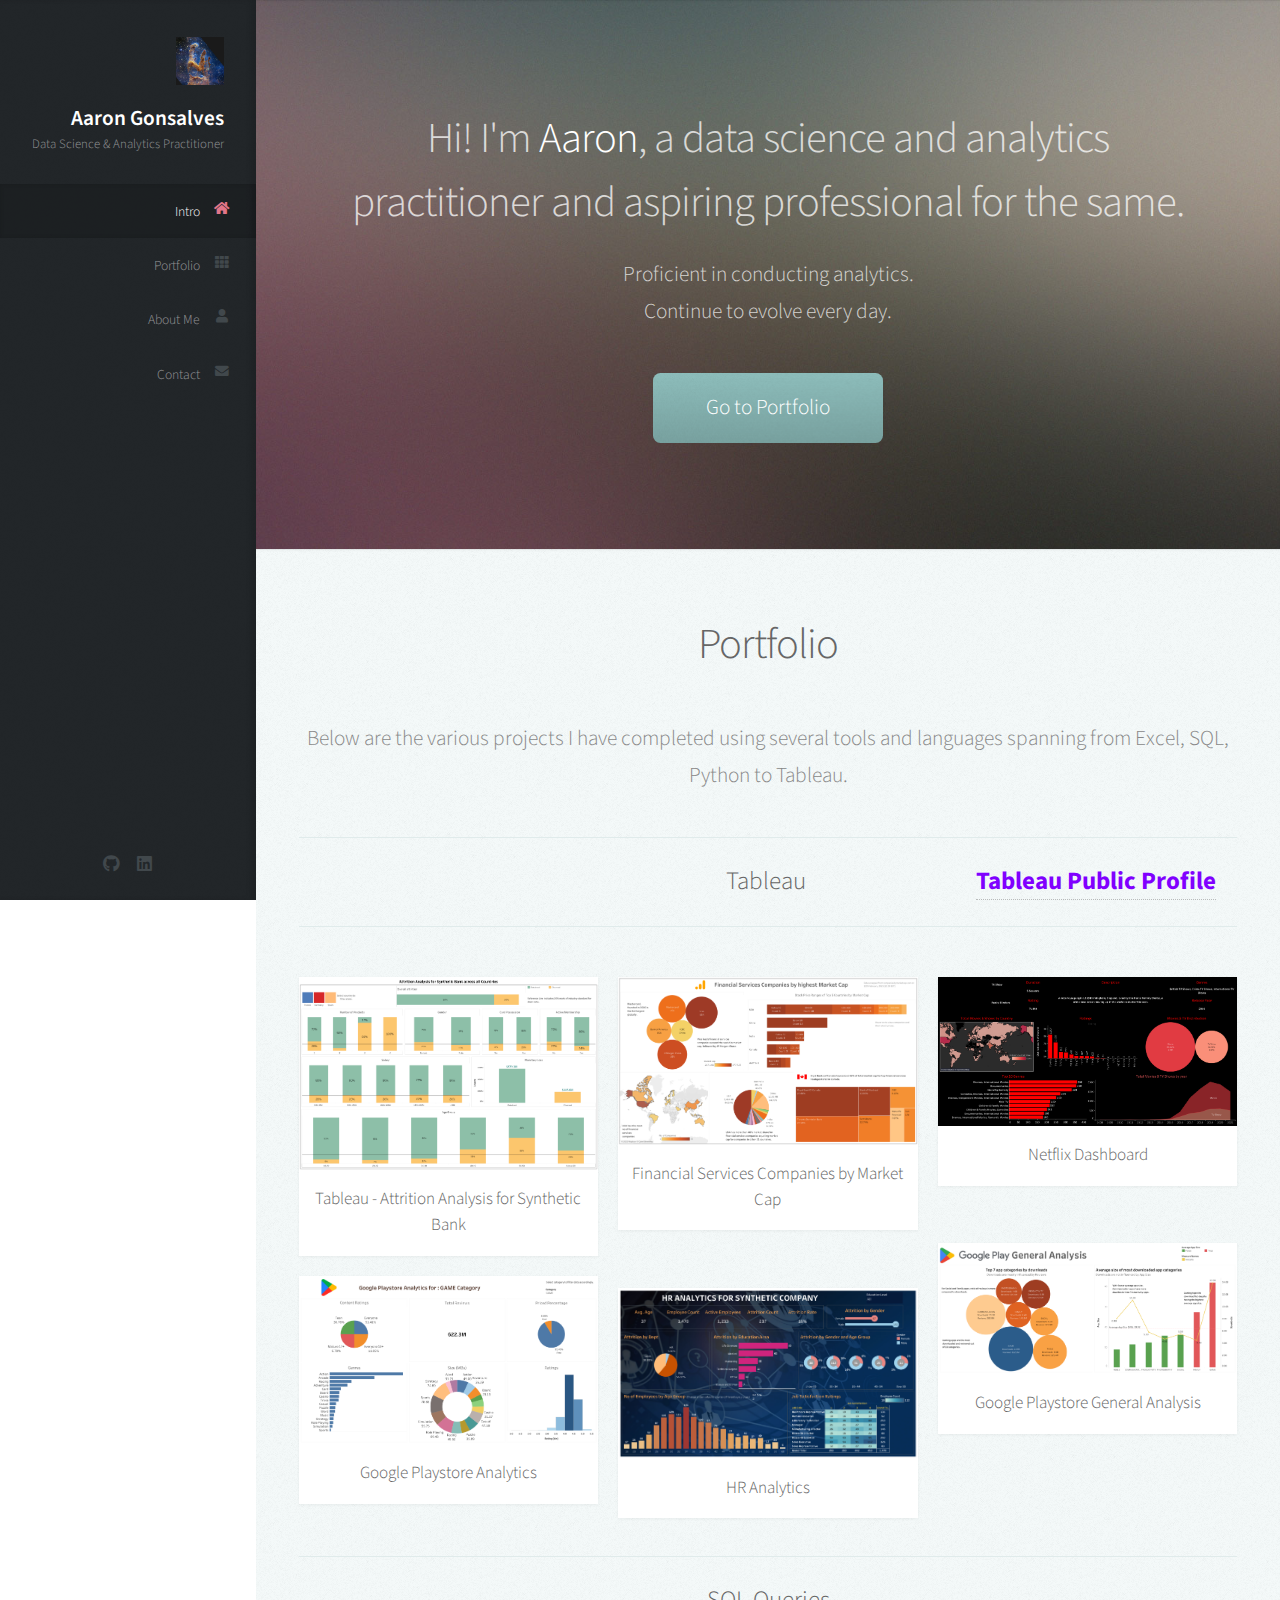
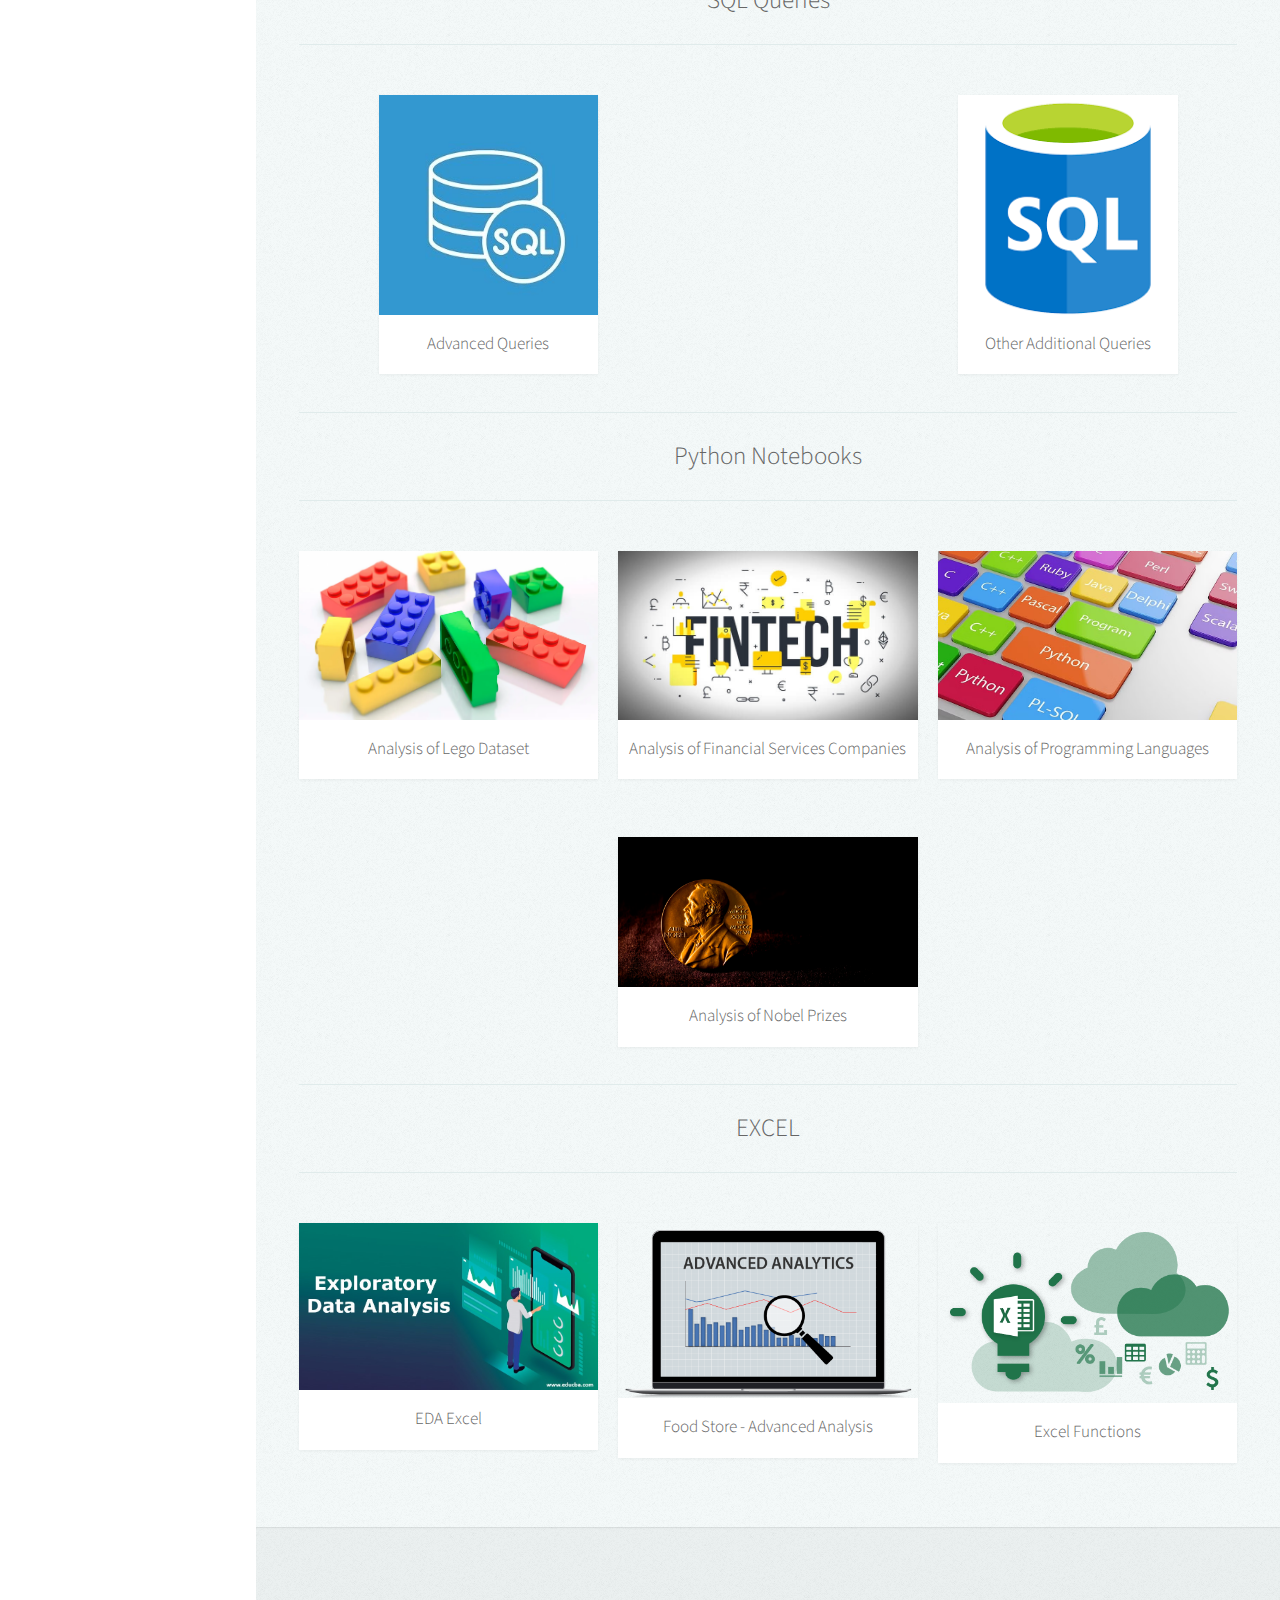
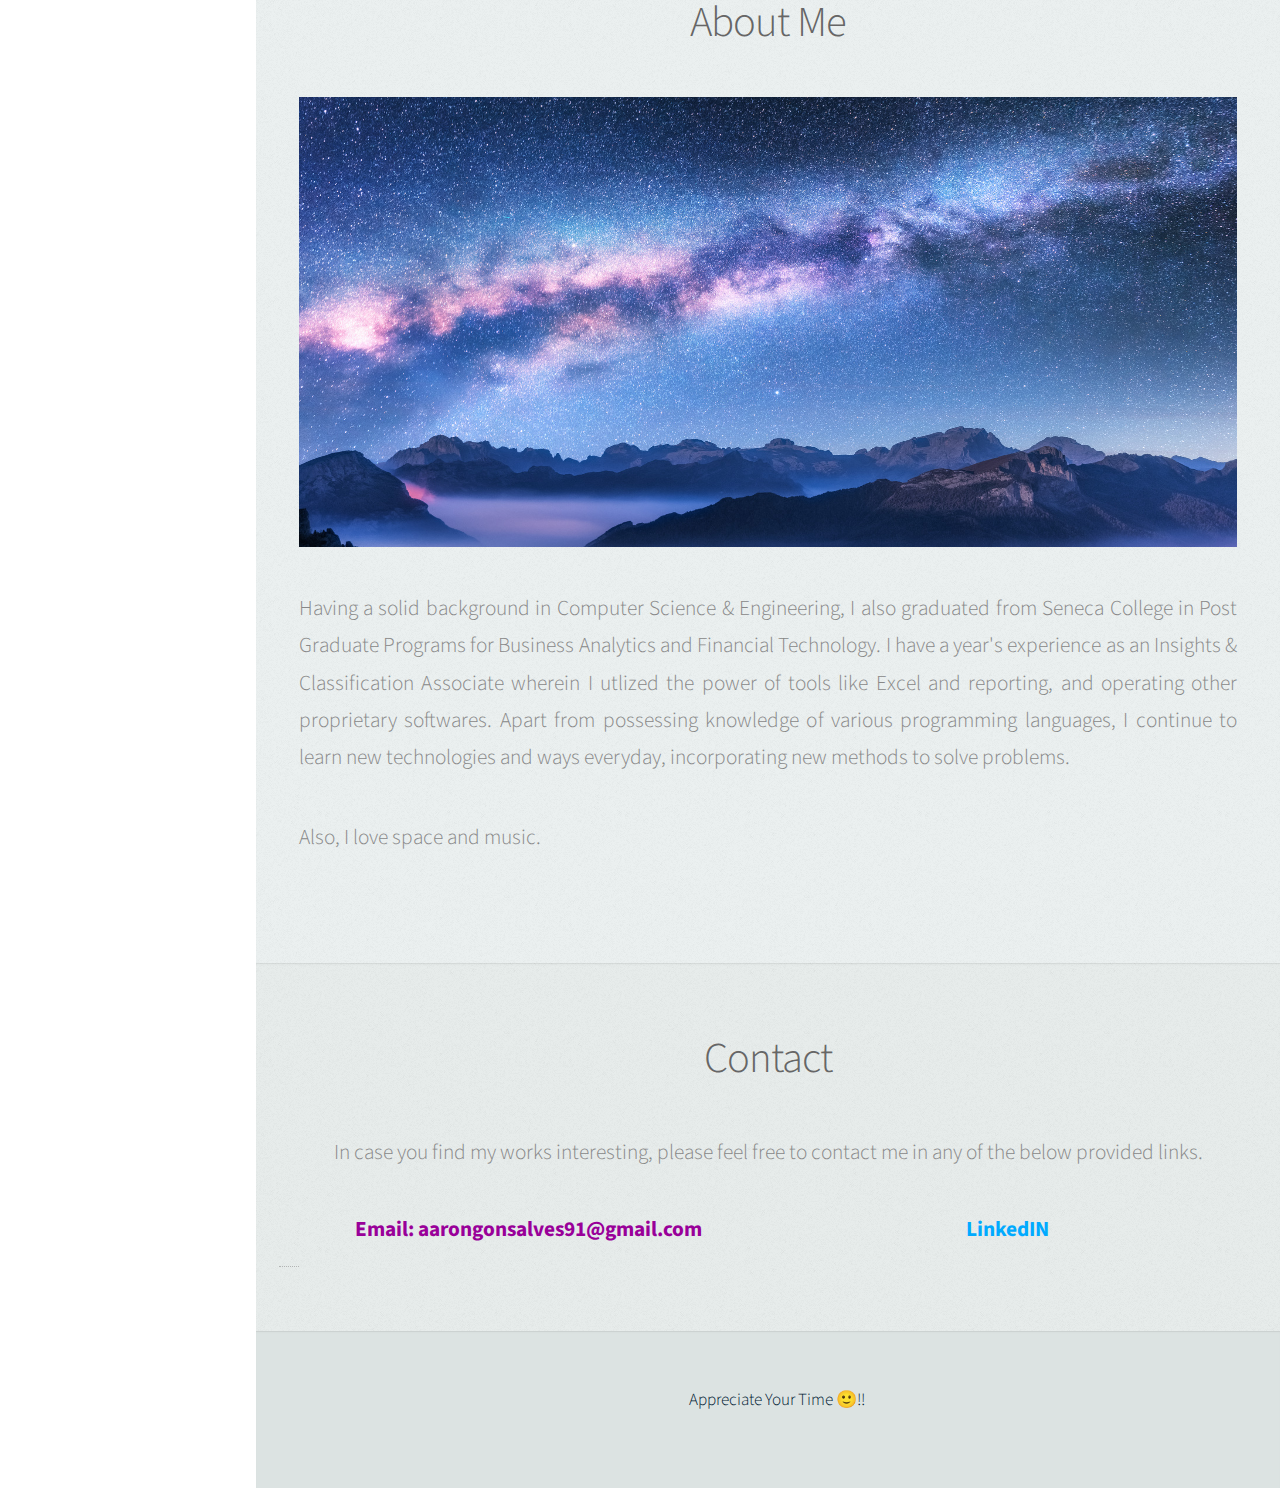
==== commit 691161a5: "corrected names of css classes" ====
--- a/index.html
+++ b/index.html
@@ -76,7 +76,7 @@
 							<p> Below are the various projects I have completed using several tools and languages
 							spanning from Excel, SQL, Python to Tableau. </p>
 
-							<p class="para 1">
+							<p class="para1">
 								<span><strong>Tableau</strong></span>
 								<span>&nbsp;</span>
 							<span class="para2"><a target="_blank" rel="noopener"
@@ -161,7 +161,7 @@
 
 <br />
 <!--  SQL QUERIES -->
-								<p class="para 1">
+								<p class="para1">
 									<strong>SQL Queries</strong>
 								</p>
 
@@ -207,7 +207,7 @@
 
 
 <!-- Python -->
-								<p class="para 1">
+								<p class="para1">
 								<strong>Python Notebooks</strong>
 								</p>
 
@@ -278,7 +278,7 @@
 <br />
 
 <!-- EXCEL  -->
-		<p class="para 1">
+		<p class="para1">
 			<strong>EXCEL</strong>
 		</p>
 
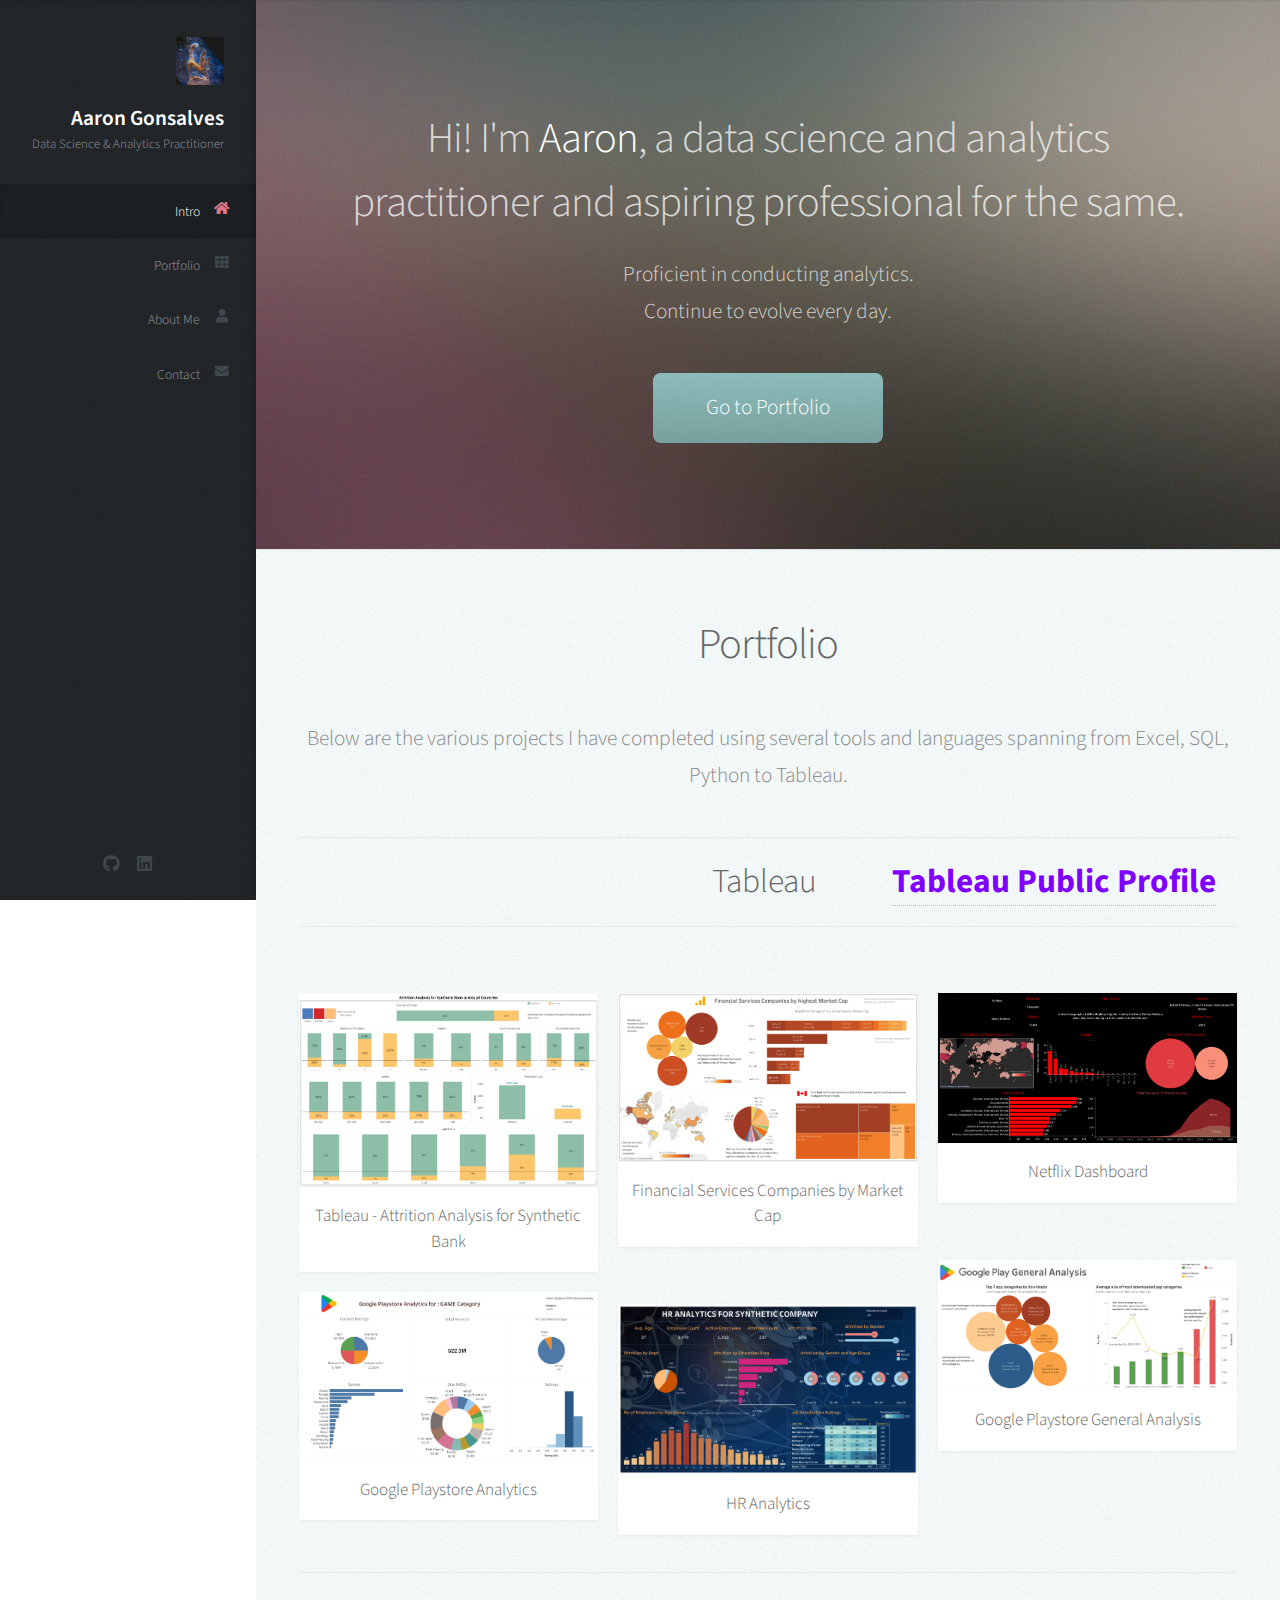
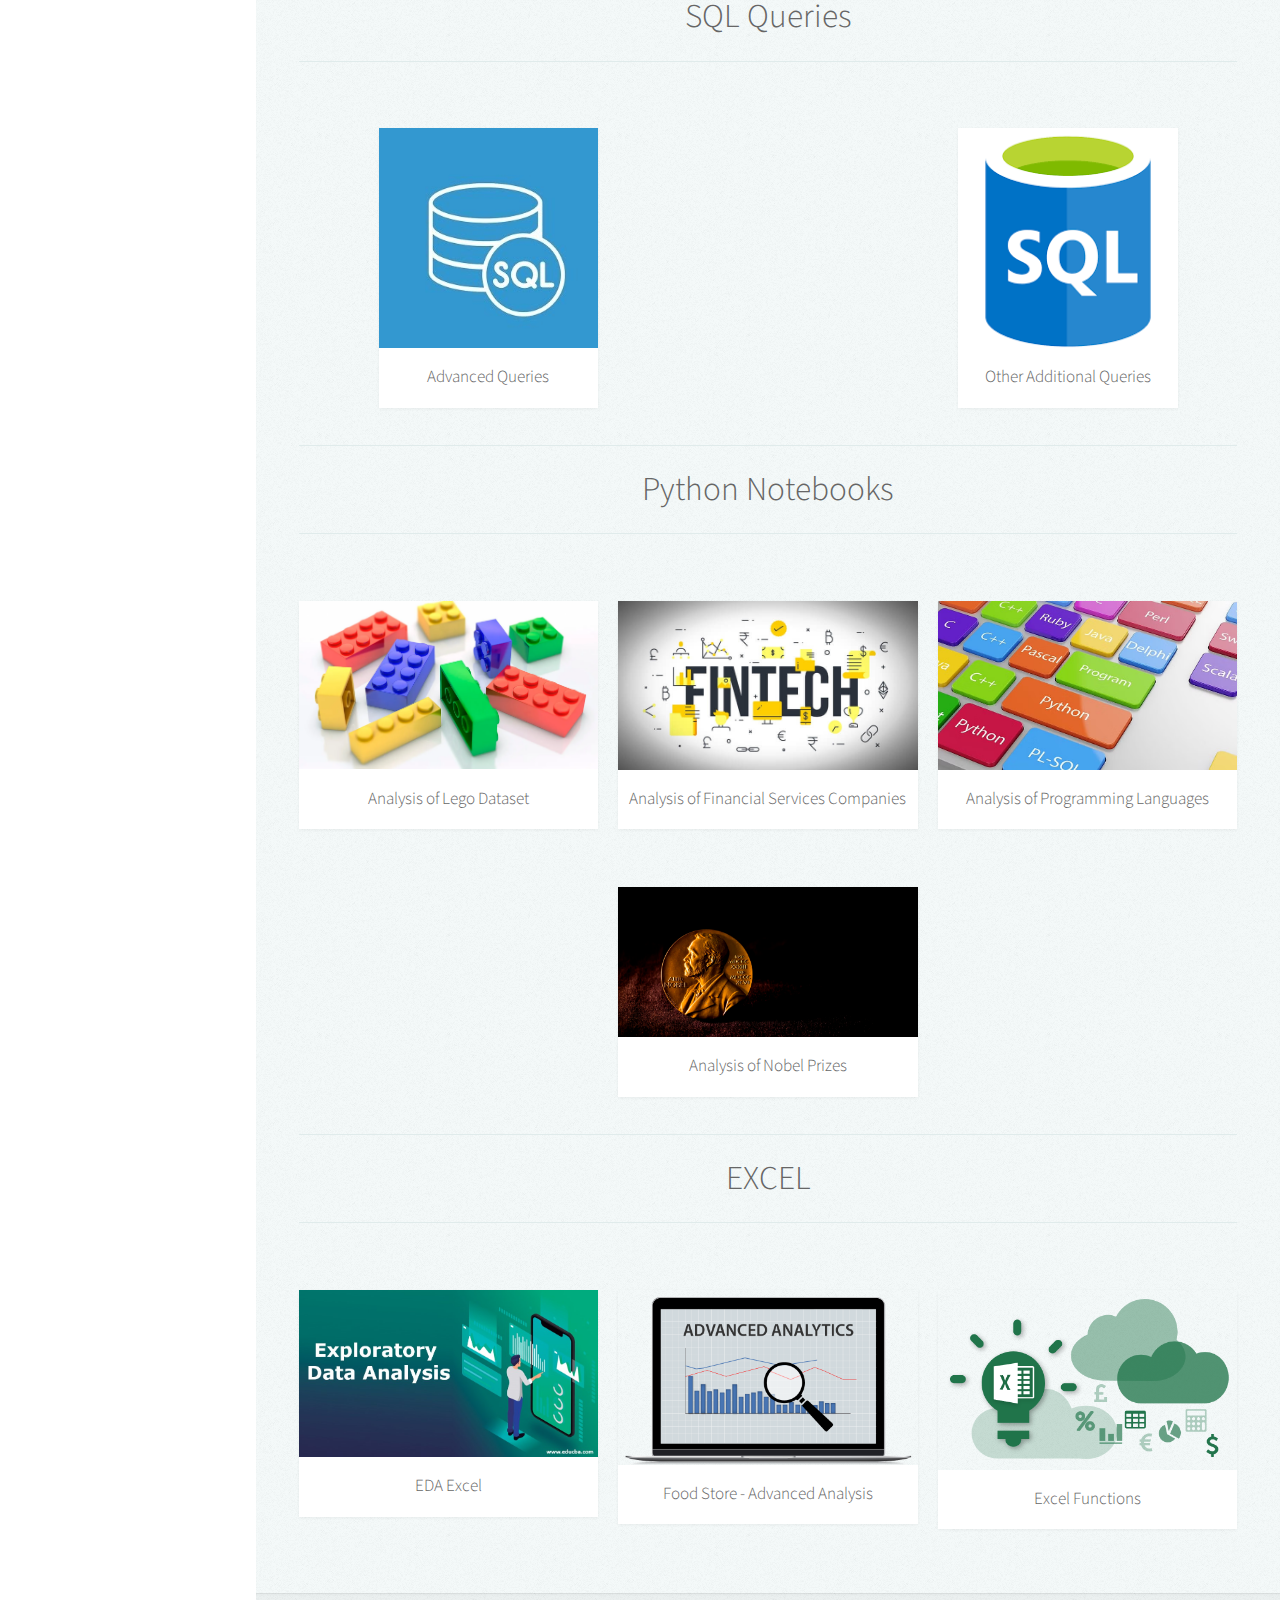
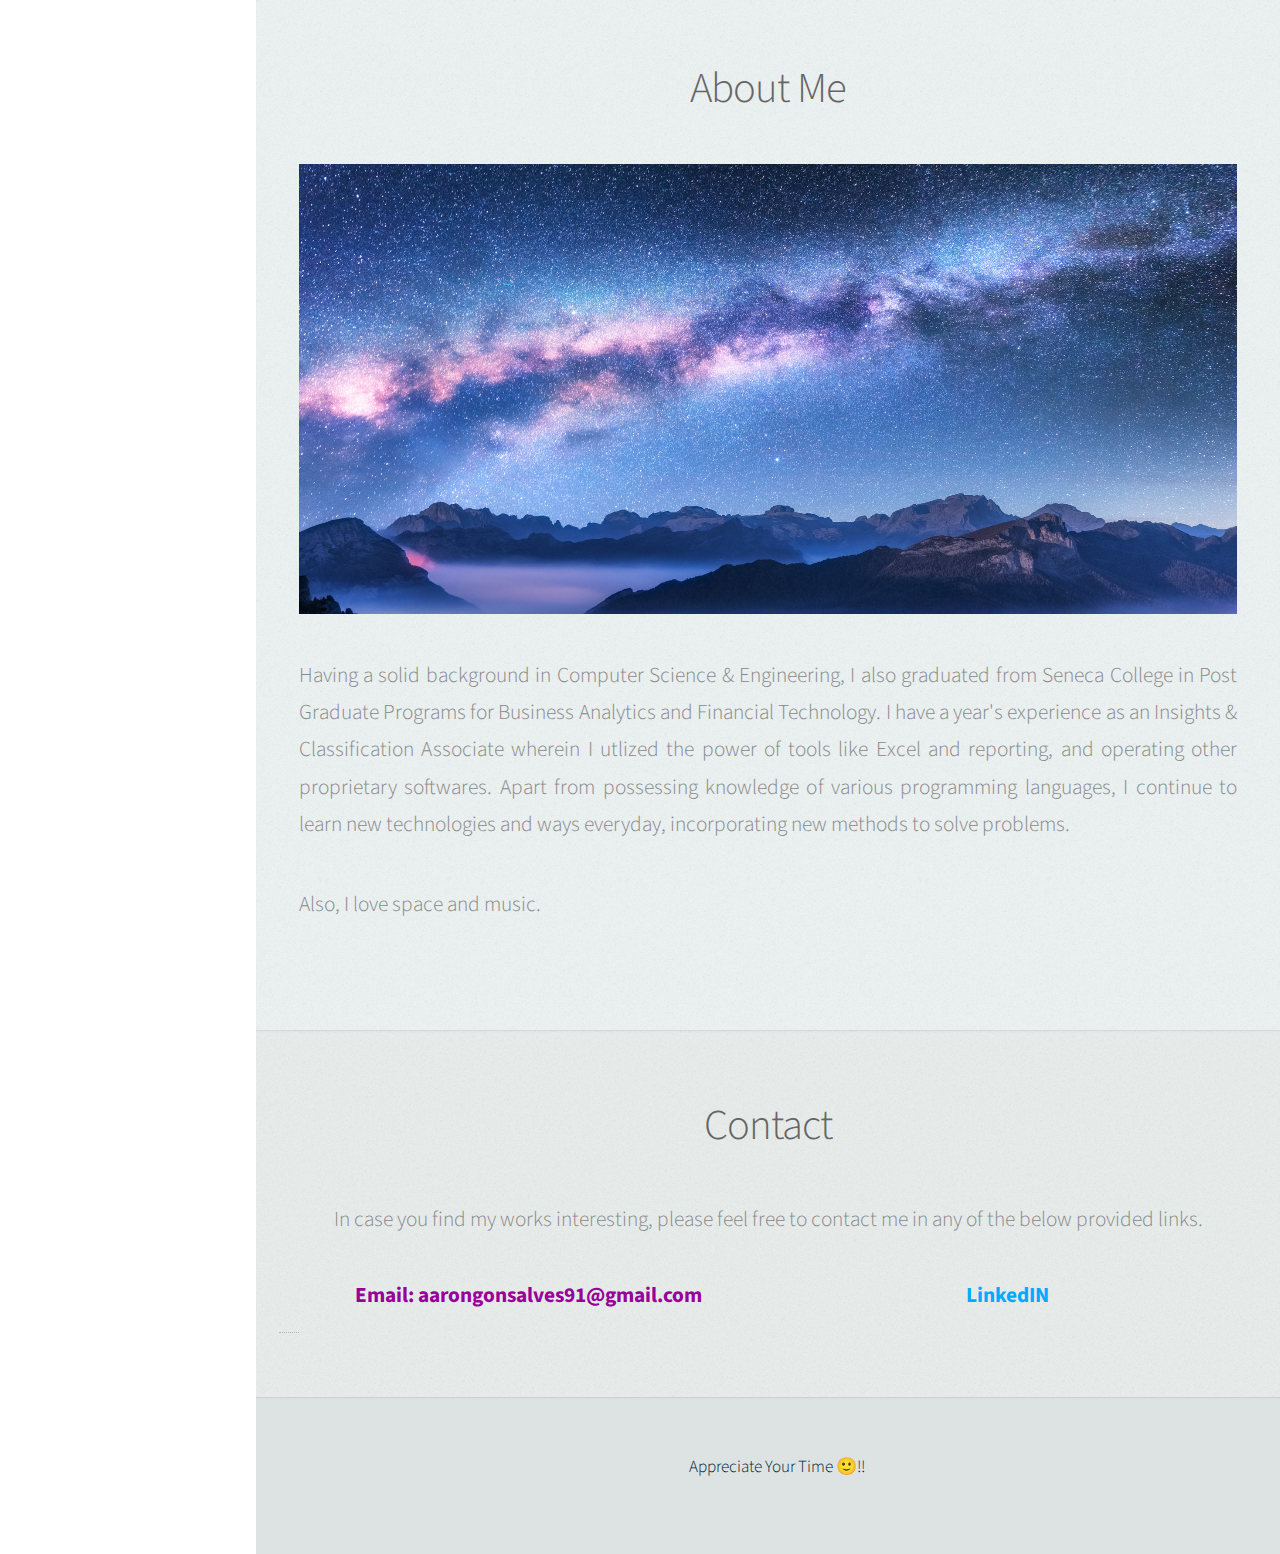
==== commit 3d5cd03a: "update 19th April" ====
--- a/index.html
+++ b/index.html
@@ -1,6 +1,17 @@
 <!DOCTYPE HTML>
 <html>
 	<head>
+	
+	<!-- Google tag (gtag.js) -->
+	<script async src="https://www.googletagmanager.com/gtag/js?id=G-F8VMQVJ8BL"></script>
+	<script>
+  	window.dataLayer = window.dataLayer || [];
+  	function gtag(){dataLayer.push(arguments);}
+  	gtag('js', new Date());
+
+  	gtag('config', 'G-F8VMQVJ8BL');
+	</script>
+		
 		<title>Portfolio</title>
 		<meta charset="utf-8" />
 		<meta name="viewport" content="width=device-width, initial-scale=1, user-scalable=no" />
--- a/assets/css/main.css
+++ b/assets/css/main.css
@@ -47,7 +47,7 @@
 	}
 
 .para1{
-	font-size: 25px;
+	font-size: 25pt;
 	font-weight: bold;
 	display: flex;
 	justify-items: center;
@@ -1765,11 +1765,25 @@
 
 /* Image */
 
-	.image {
-		display: inline-block;
-		border: 0;
-	}
-
+		.image {
+			display: inline-block;
+			border: 0;
+			width: 300px;
+			height:auto;
+			overflow: hidden;
+		}
+
+		.image img{
+			width: 100%;
+			transition: all 0.3s ease-in-out;
+		}
+
+		.image img:hover {
+  			opacity: 0.6;
+			transform: scale(1.2);
+		}			
+			
+			
 		.image img {
 			display: block;
 			width: 100%;
@@ -1795,6 +1809,7 @@
 			display: block;
 			width: 100%;
 			margin: 0 0 2em 0;
+			pointer-events: none;
 		}
 
 		.image.left {
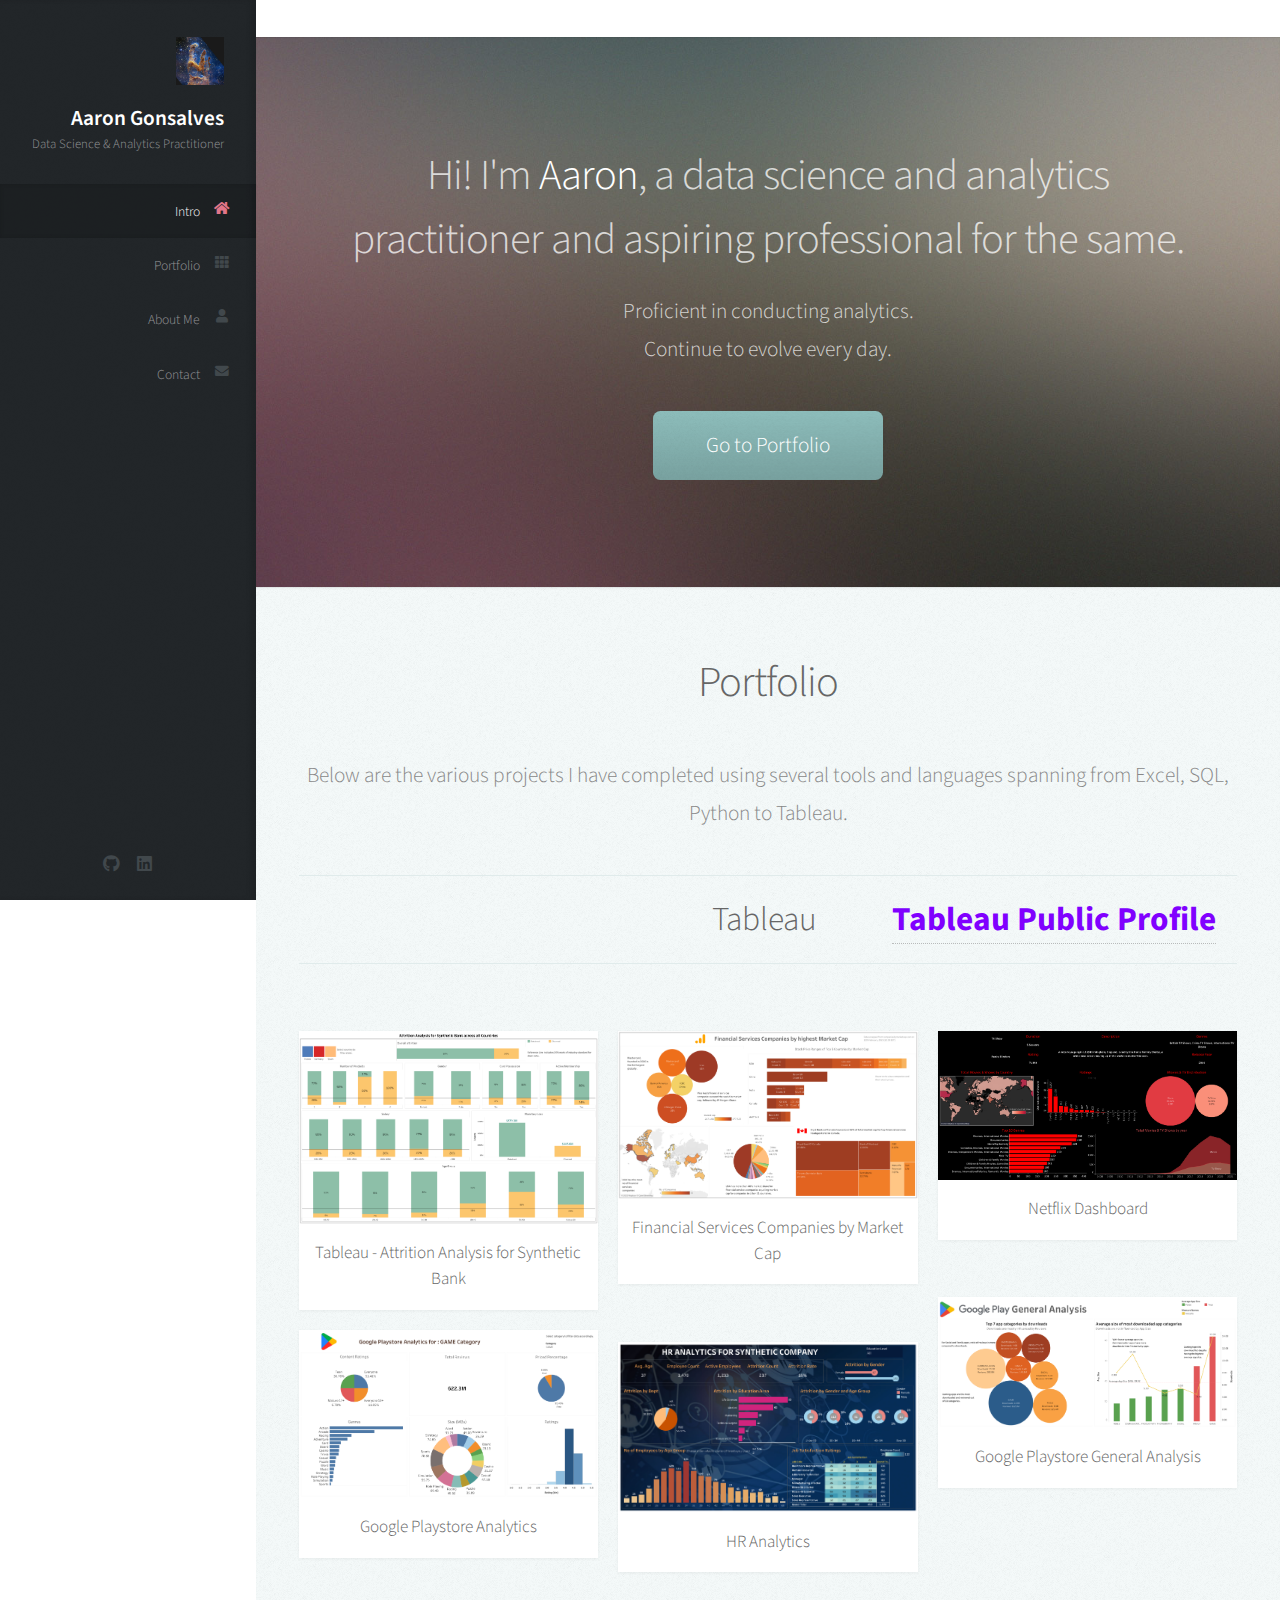
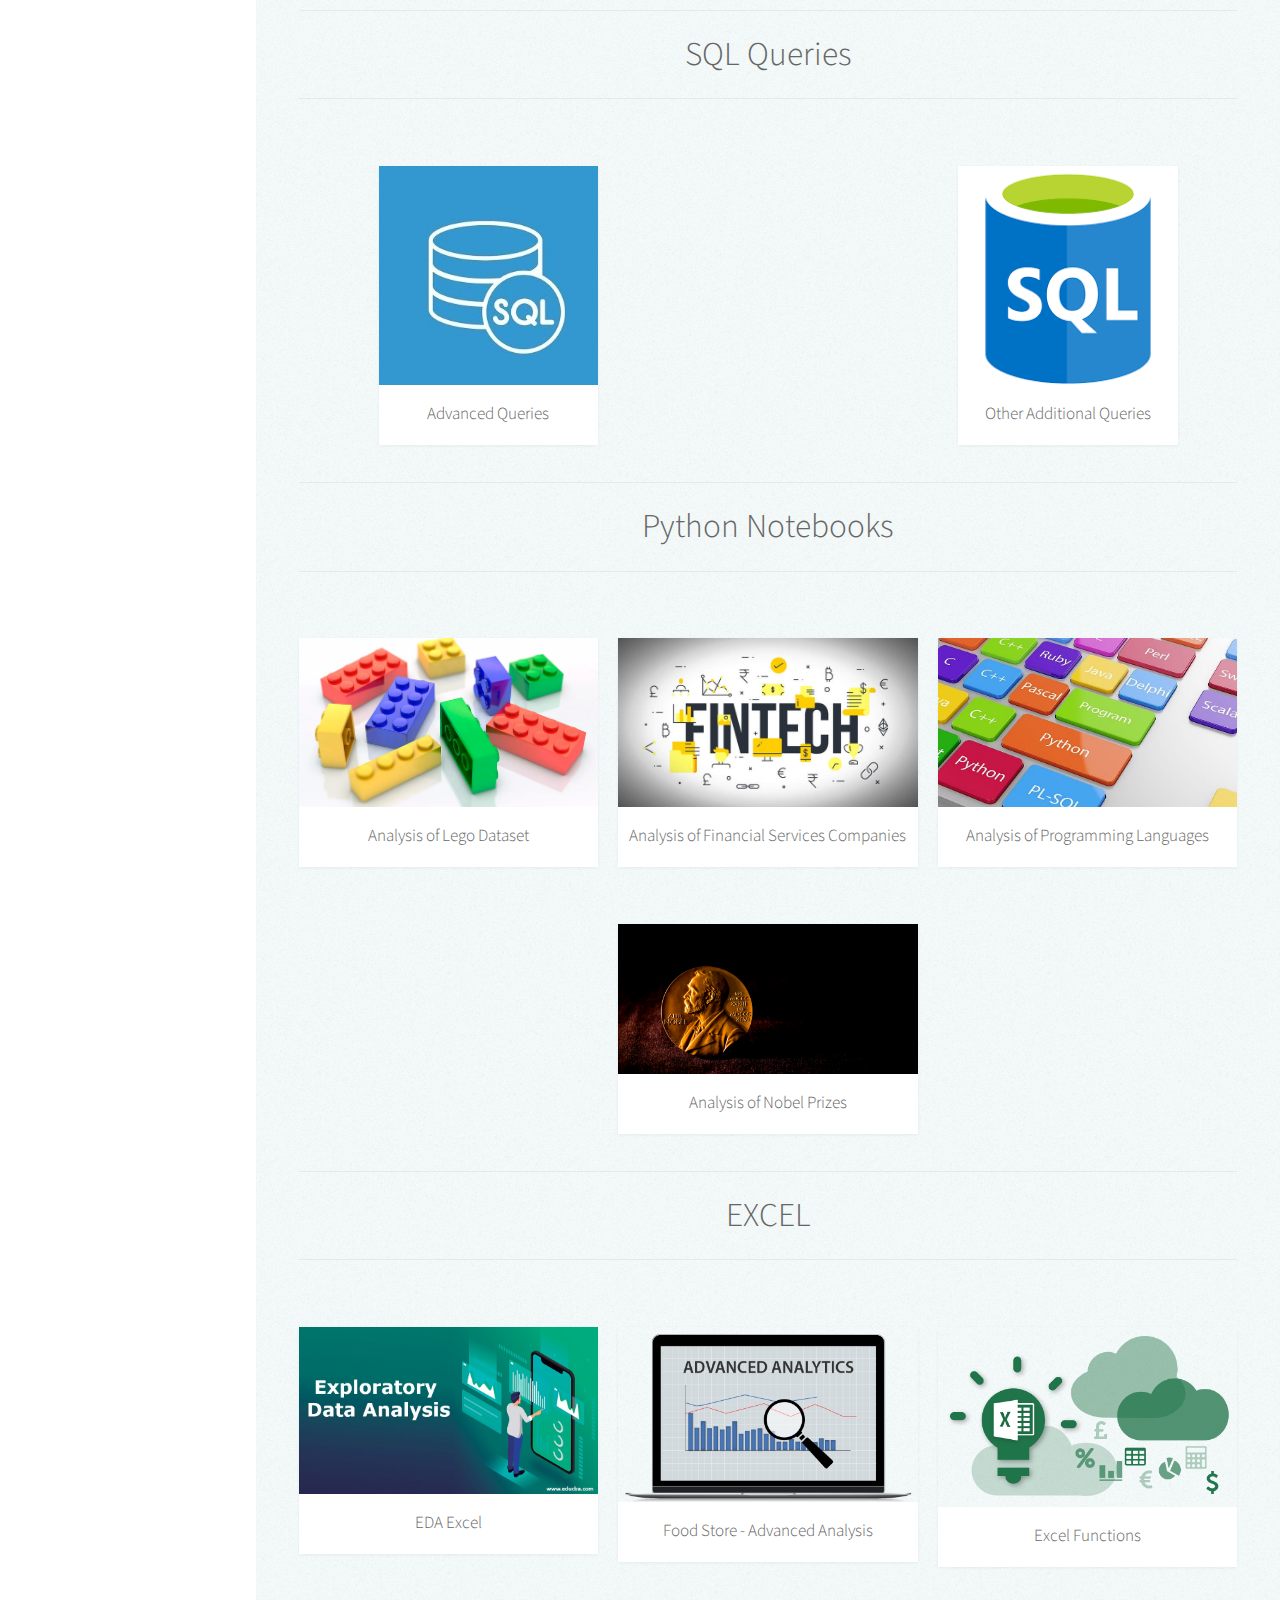
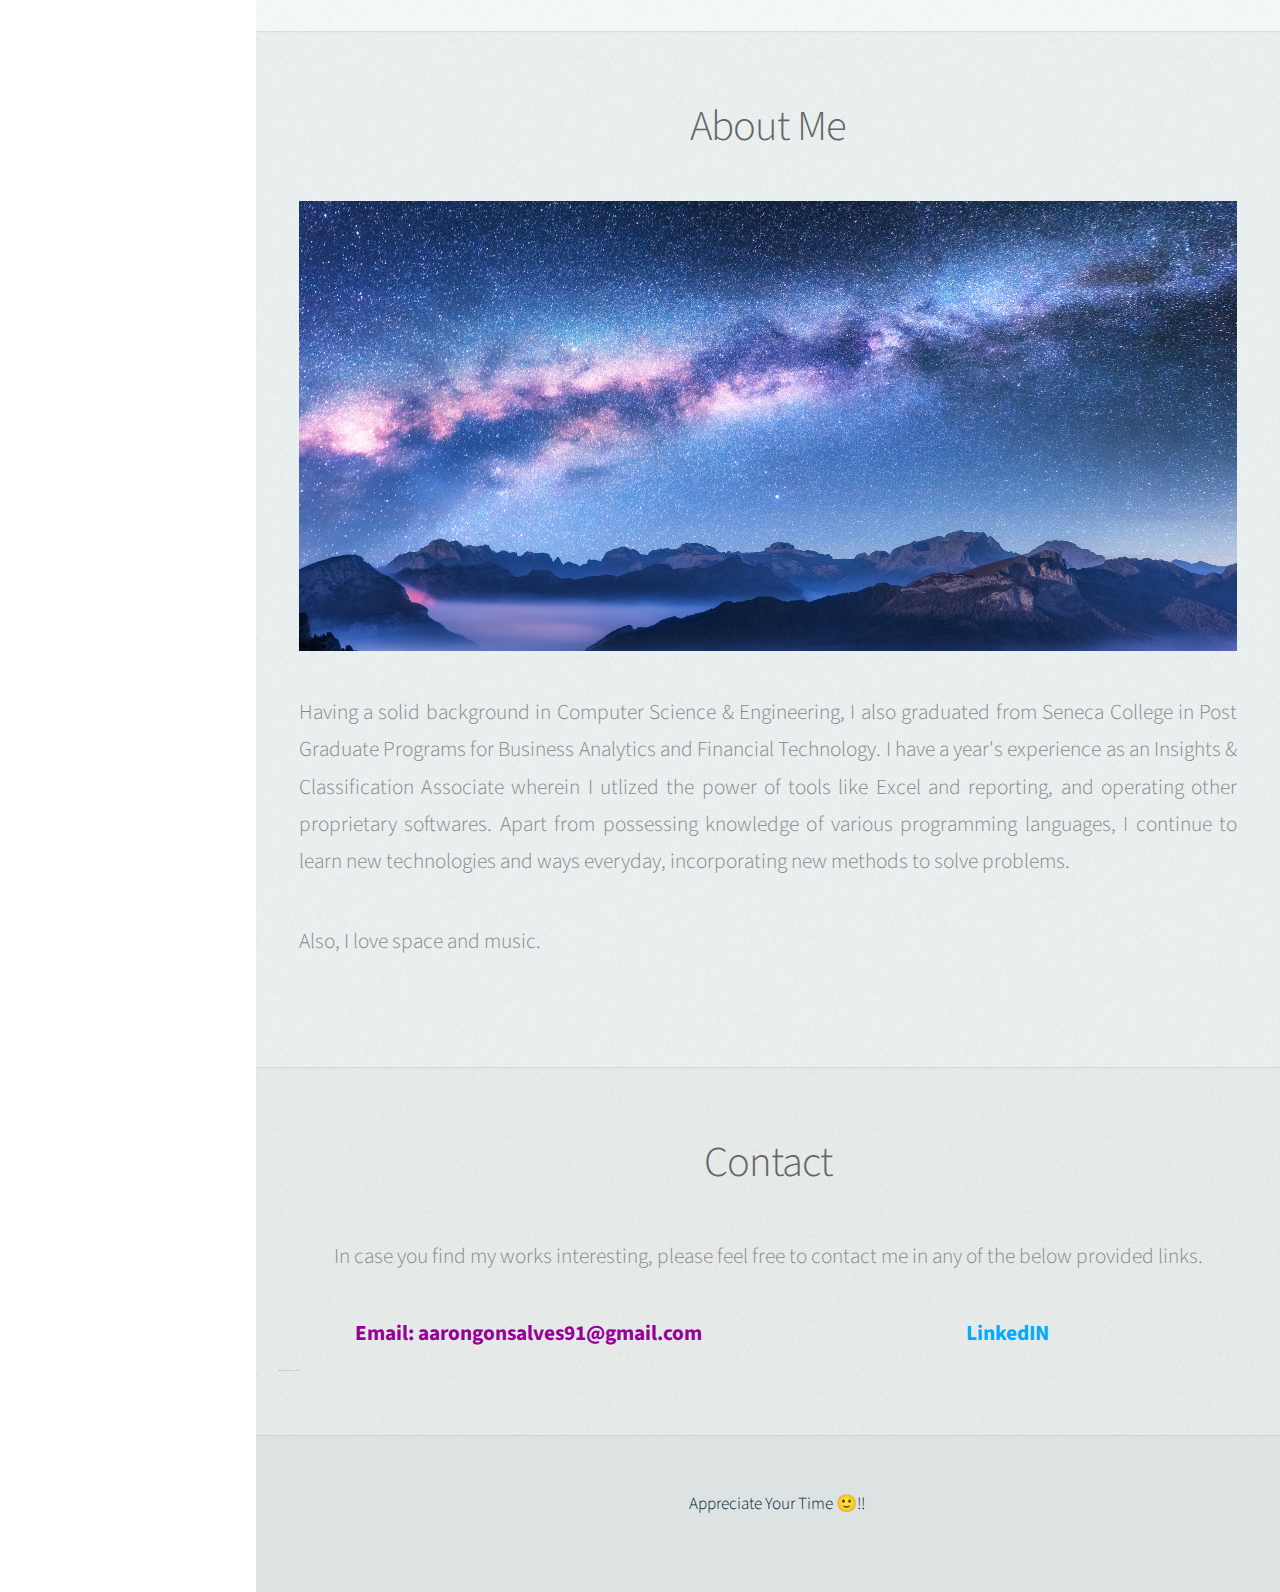
==== commit 239a2120: "update testing 27th April -3" ====
--- a/index.html
+++ b/index.html
@@ -1,7 +1,20 @@
 <!DOCTYPE HTML>
 <html>
 	<head>
-	
+		<!-- Testing without adding
+	<!-- Adding Google Tag Manager Snippet -->
+		
+		<!-- Google Tag Manager -->
+<script>(function(w,d,s,l,i){w[l]=w[l]||[];w[l].push({'gtm.start':
+new Date().getTime(),event:'gtm.js'});var f=d.getElementsByTagName(s)[0],
+j=d.createElement(s),dl=l!='dataLayer'?'&l='+l:'';j.async=true;j.src=
+'https://www.googletagmanager.com/gtm.js?id='+i+dl;f.parentNode.insertBefore(j,f);
+})(window,document,'script','dataLayer','GTM-MSXQ23N');</script>
+<!-- End Google Tag Manager -->
+		-->
+		
+		<!--Adding Google Tag Snippet -->
+		
 	<!-- Google tag (gtag.js) -->
 	<script async src="https://www.googletagmanager.com/gtag/js?id=G-F8VMQVJ8BL"></script>
 	<script>
@@ -19,6 +32,15 @@
 	</head>
 	<body class="is-preload">
 
+		<!-- Adding Google Tag Manager snippet after body tag -->
+		
+		<!--
+		<!-- Google Tag Manager (noscript) -->
+<noscript><iframe src="https://www.googletagmanager.com/ns.html?id=GTM-MSXQ23N"
+height="0" width="0" style="display:none;visibility:hidden"></iframe></noscript>
+<!-- End Google Tag Manager (noscript) -->
+		-->
+		
 		<!-- Header -->
 			<div id="header">
 
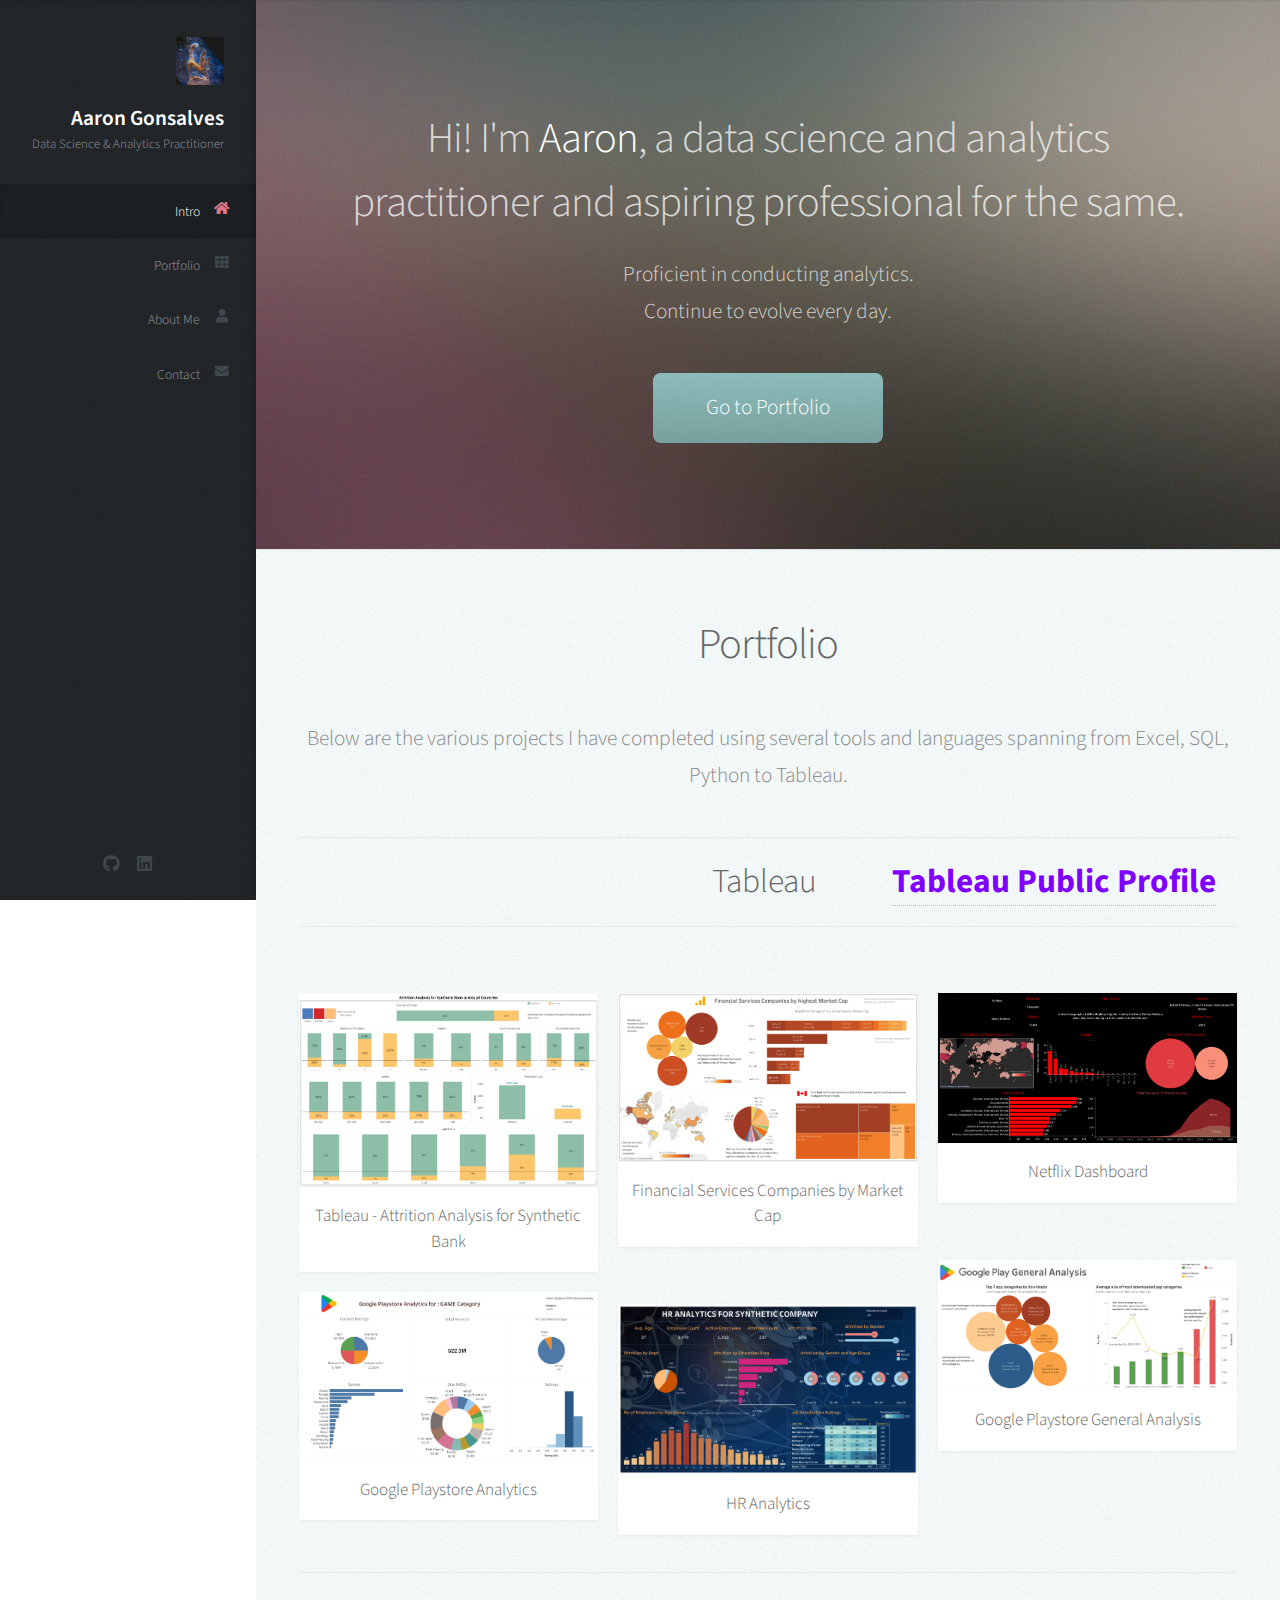
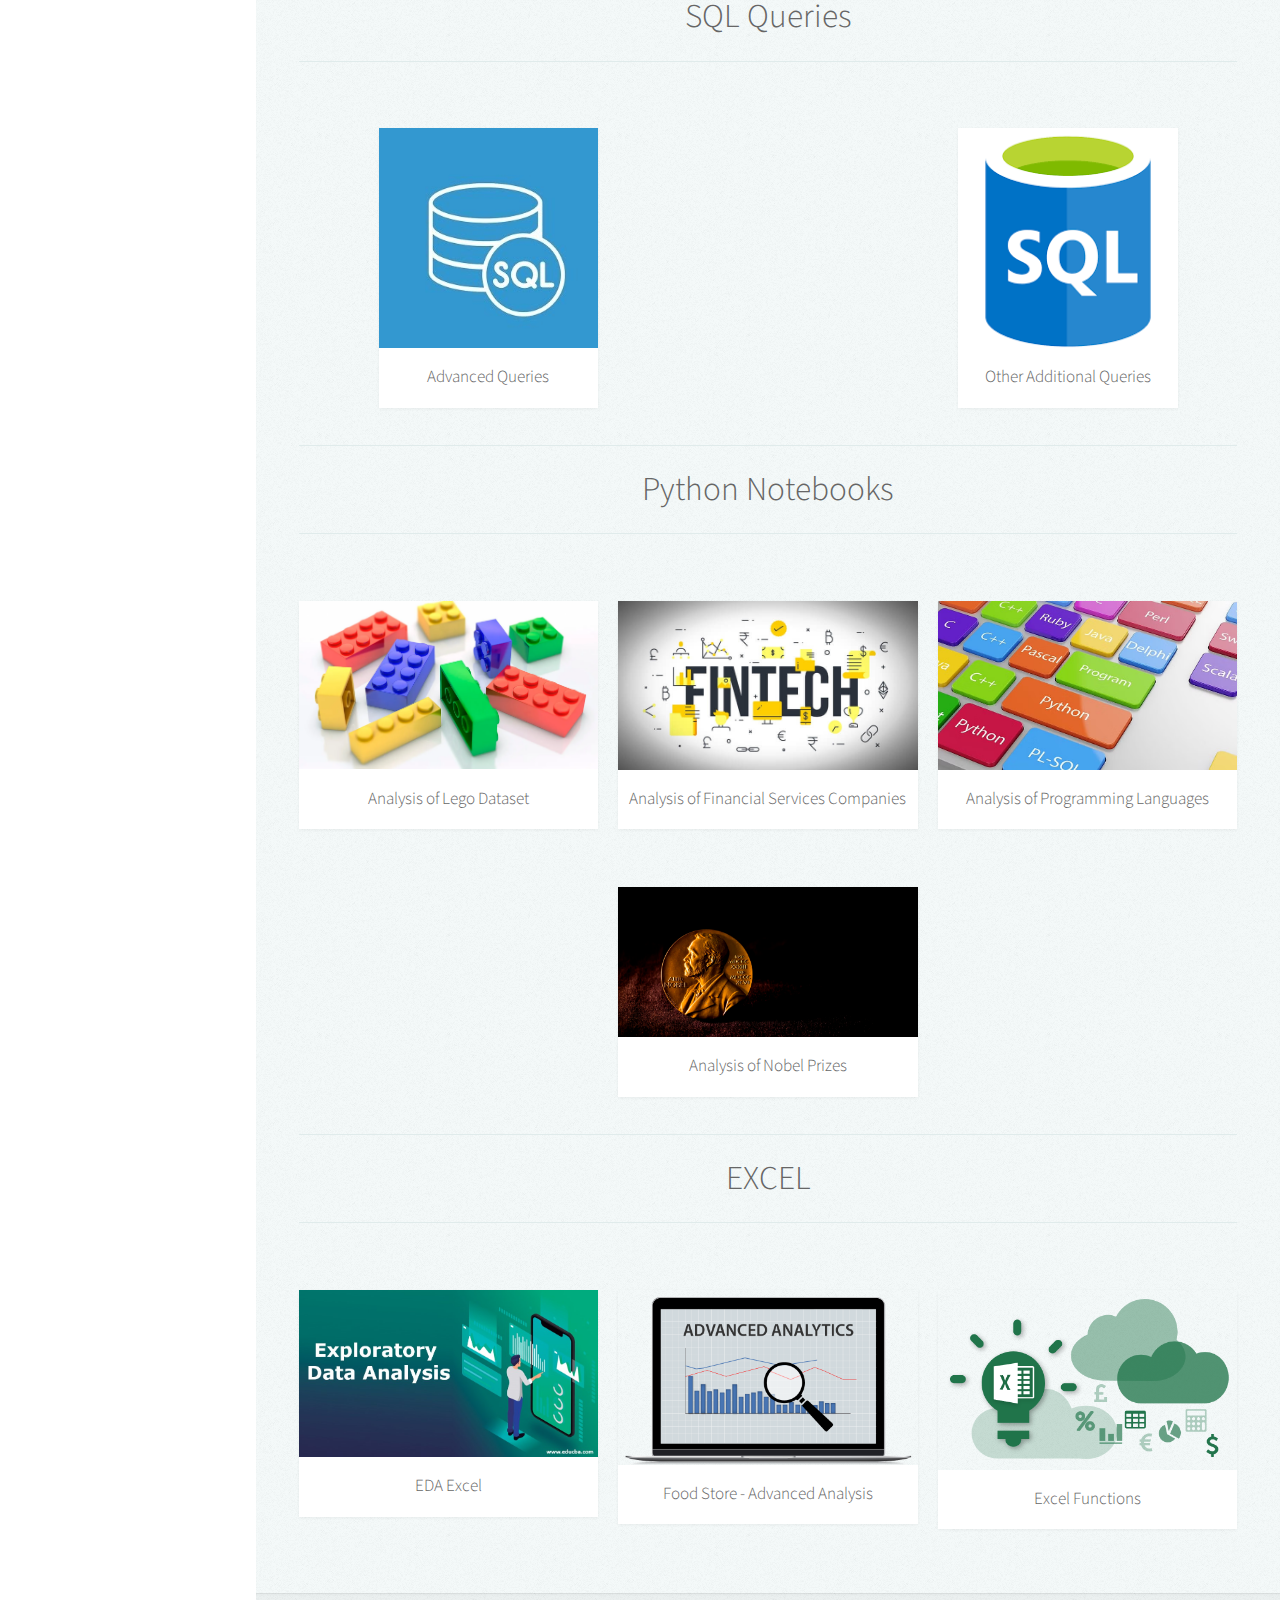
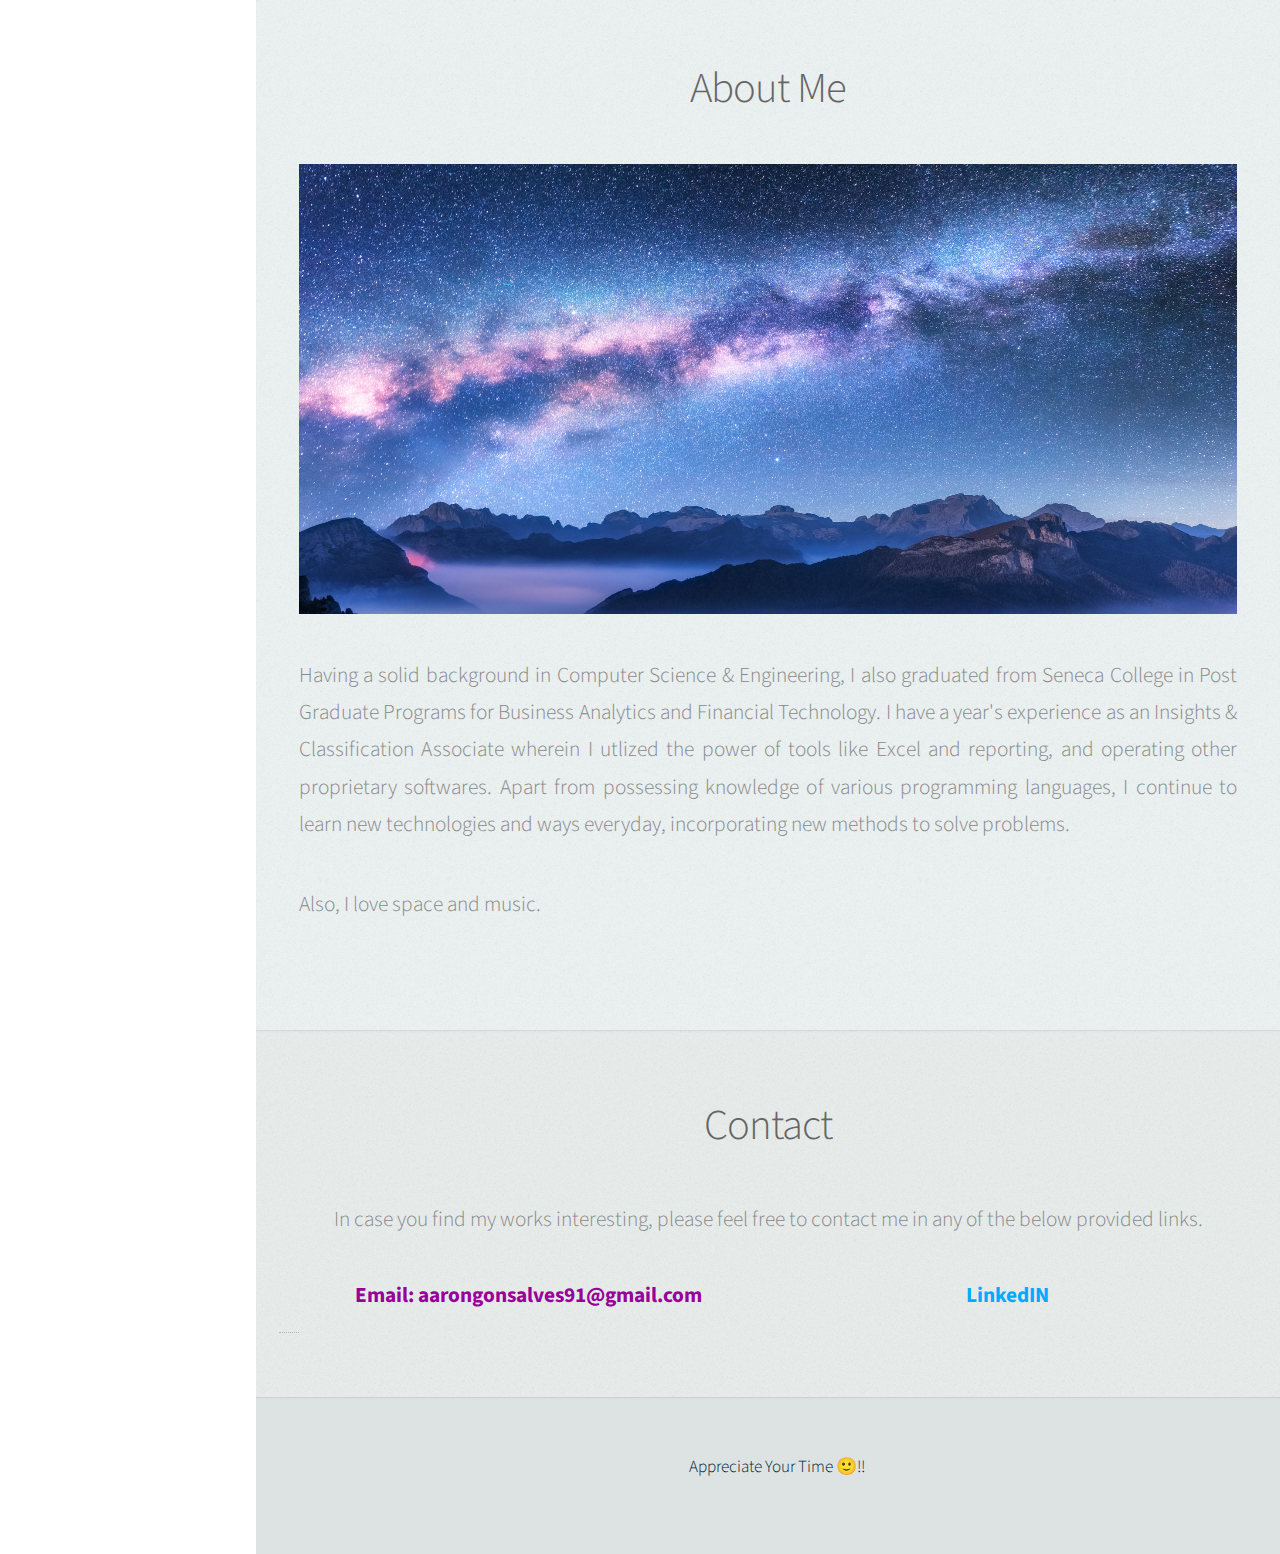
==== commit e89284ec: "update testing 27th April 4" ====
--- a/index.html
+++ b/index.html
@@ -1,17 +1,6 @@
 <!DOCTYPE HTML>
 <html>
 	<head>
-		<!-- Testing without adding
-	<!-- Adding Google Tag Manager Snippet -->
-		
-		<!-- Google Tag Manager -->
-<script>(function(w,d,s,l,i){w[l]=w[l]||[];w[l].push({'gtm.start':
-new Date().getTime(),event:'gtm.js'});var f=d.getElementsByTagName(s)[0],
-j=d.createElement(s),dl=l!='dataLayer'?'&l='+l:'';j.async=true;j.src=
-'https://www.googletagmanager.com/gtm.js?id='+i+dl;f.parentNode.insertBefore(j,f);
-})(window,document,'script','dataLayer','GTM-MSXQ23N');</script>
-<!-- End Google Tag Manager -->
-		-->
 		
 		<!--Adding Google Tag Snippet -->
 		
@@ -32,14 +21,6 @@
 	</head>
 	<body class="is-preload">
 
-		<!-- Adding Google Tag Manager snippet after body tag -->
-		
-		<!--
-		<!-- Google Tag Manager (noscript) -->
-<noscript><iframe src="https://www.googletagmanager.com/ns.html?id=GTM-MSXQ23N"
-height="0" width="0" style="display:none;visibility:hidden"></iframe></noscript>
-<!-- End Google Tag Manager (noscript) -->
-		-->
 		
 		<!-- Header -->
 			<div id="header">
